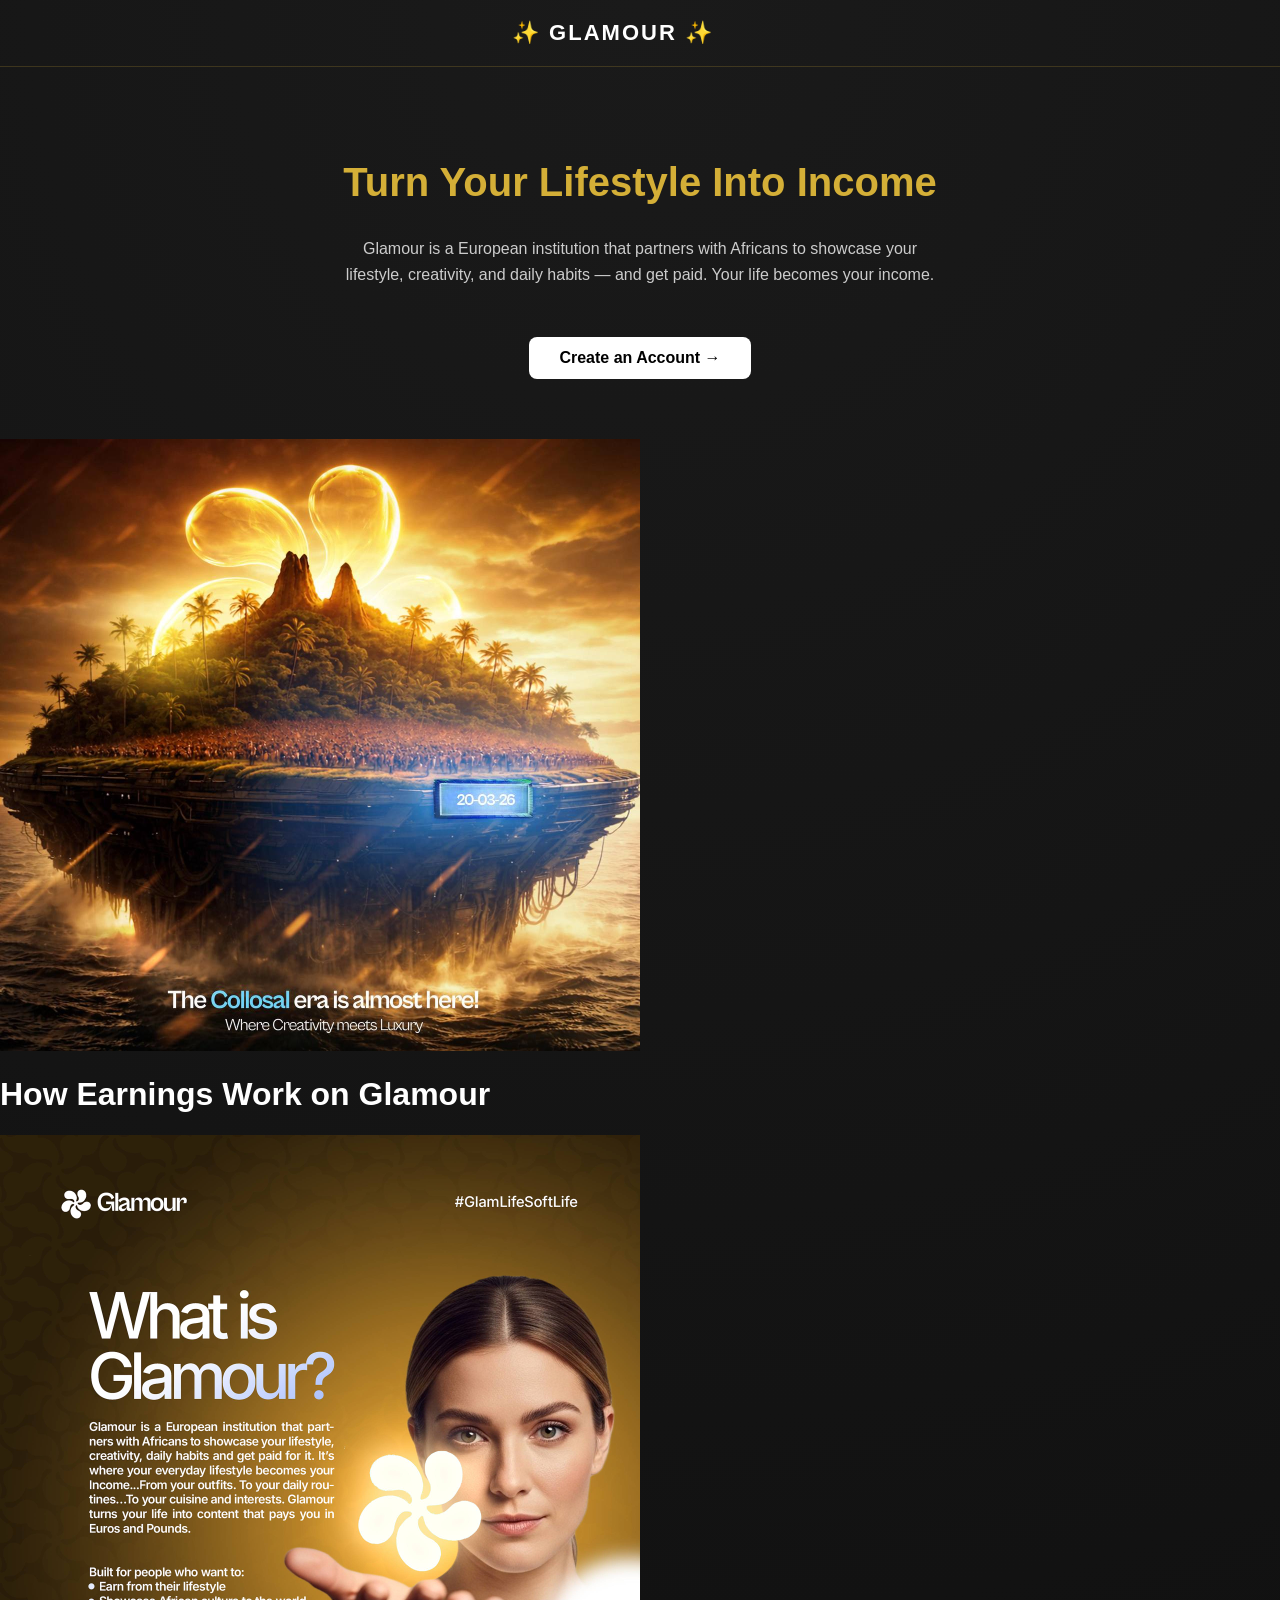
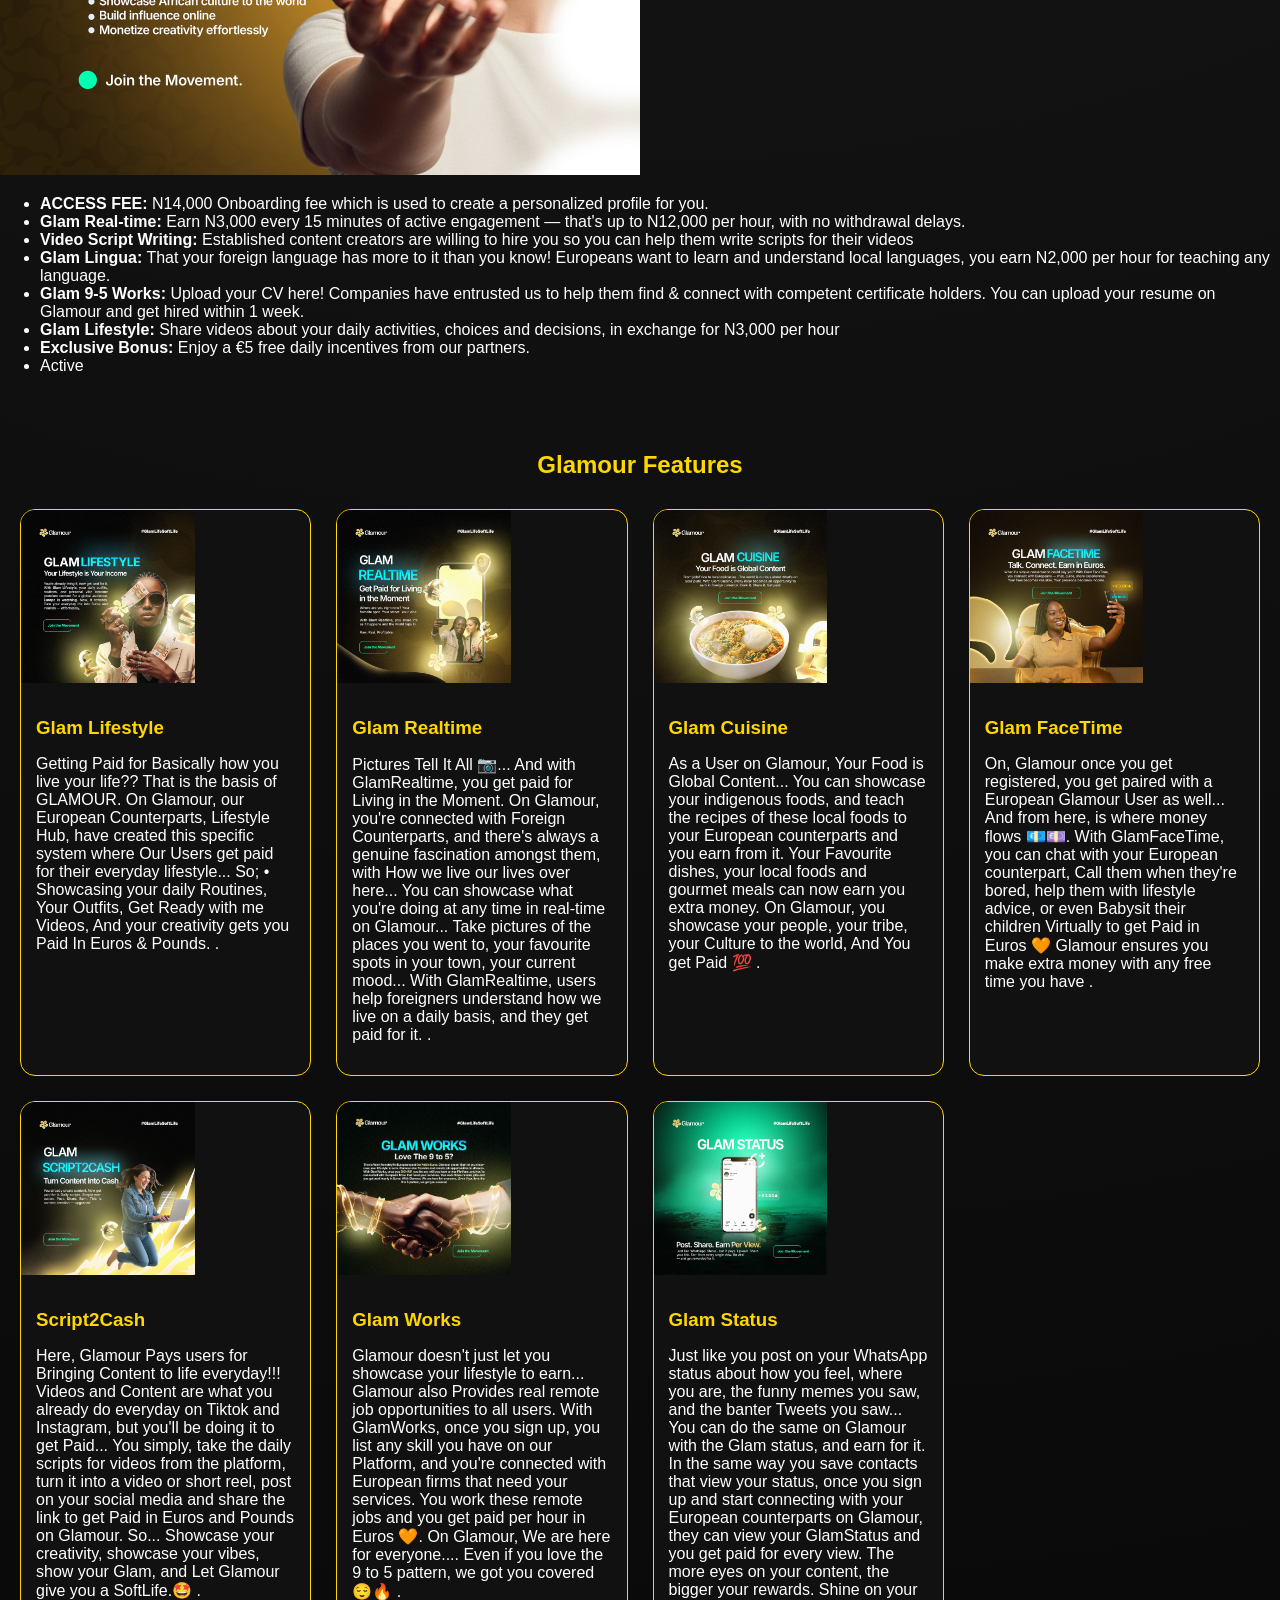
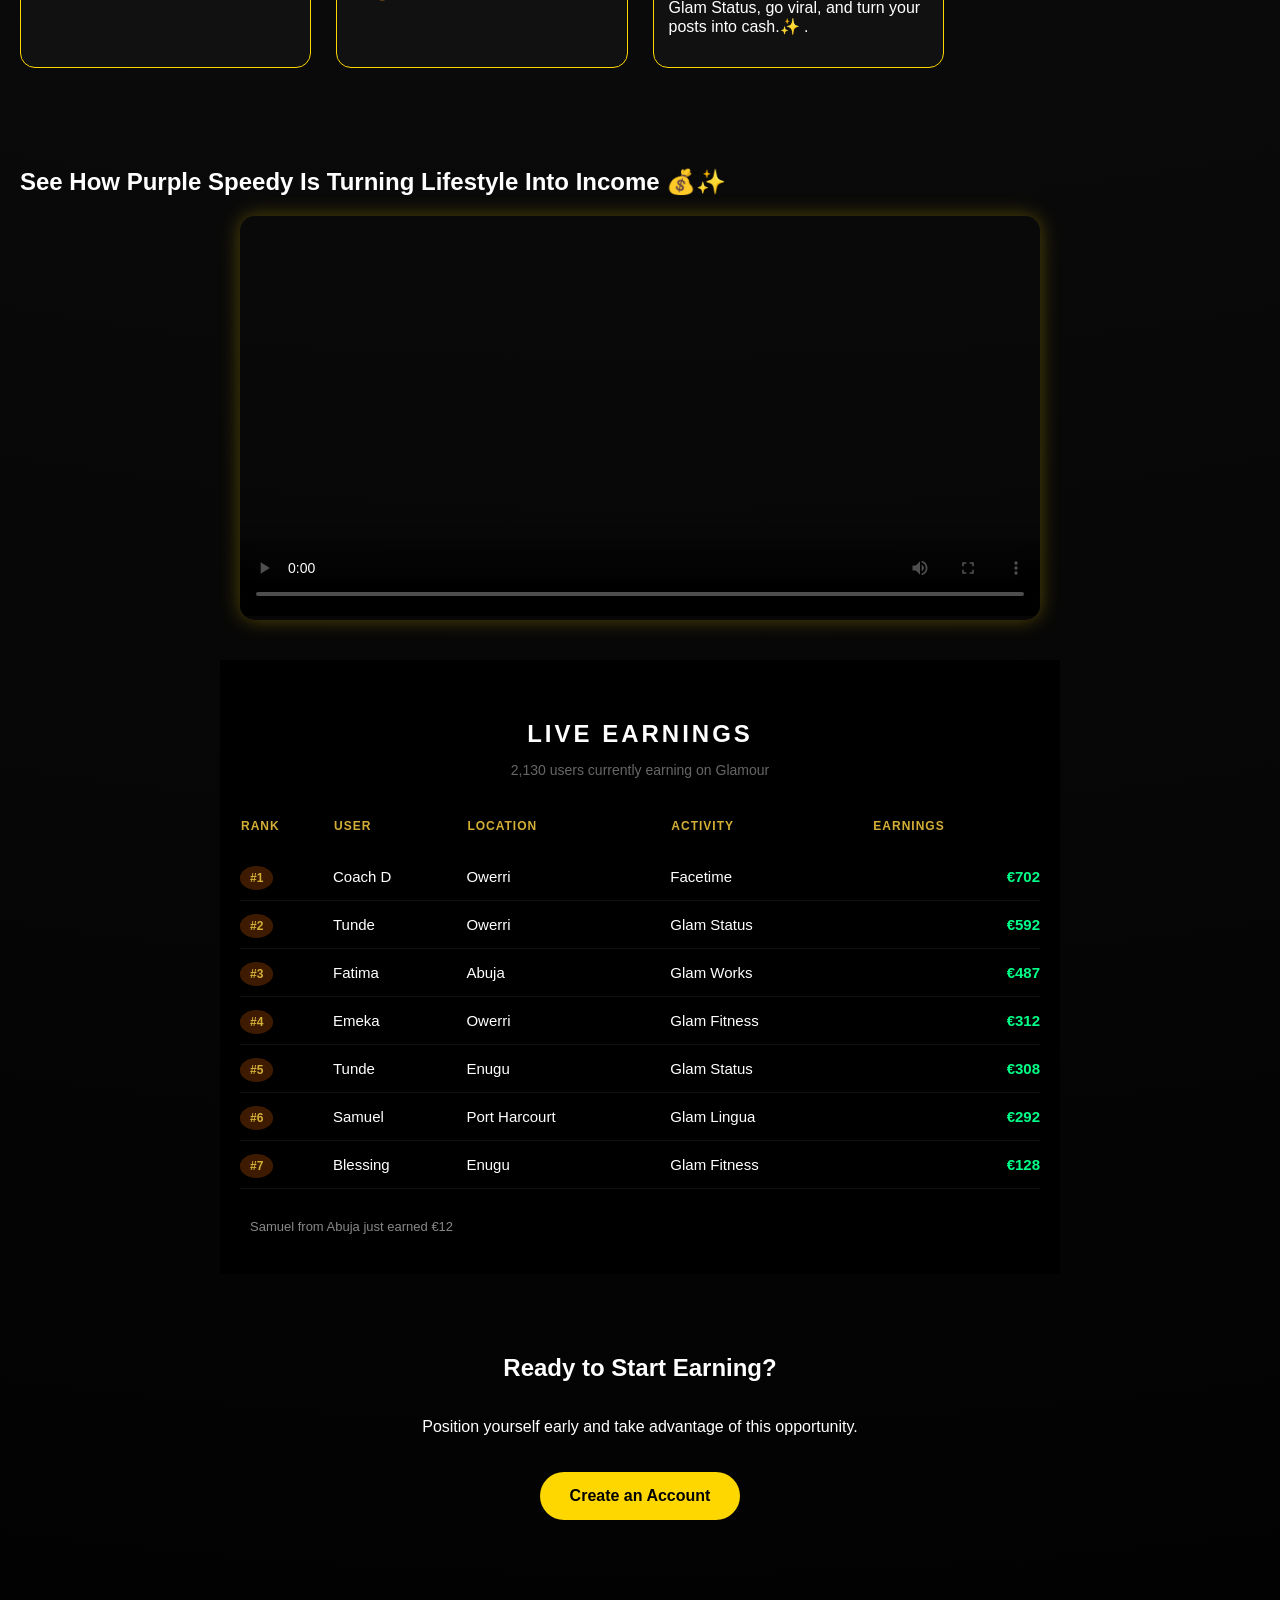
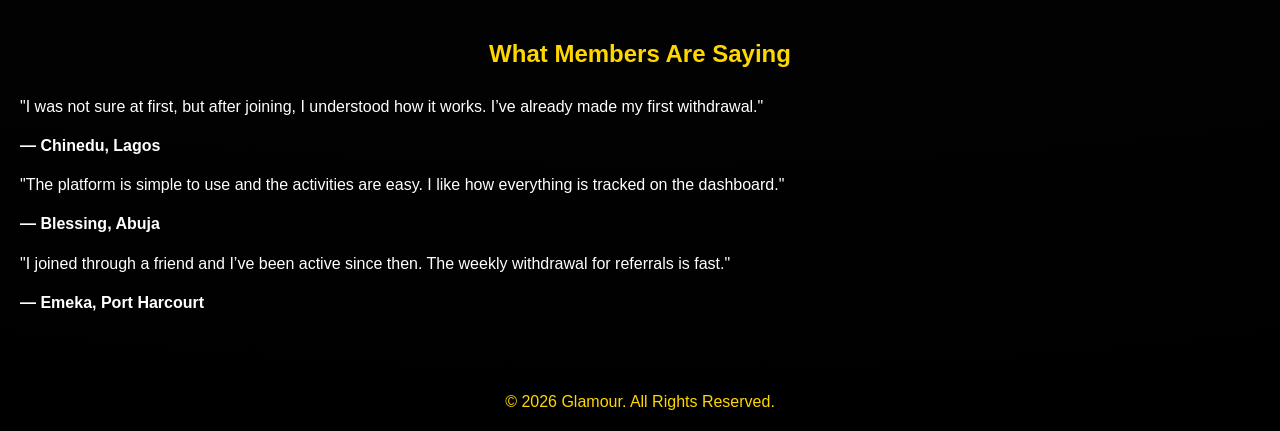
==== index.html/index.html @ 6626937a "Add files via upload" ====
<!DOCTYPE html>
<html lang="en">
<head>
<meta charset="UTF-8">
<meta name="viewport" content="width=device-width, initial-scale=1.0">
<title>Glamour - Earn From Your Lifestyle</title>

<style>
body {
    margin: 0;
    font-family: 'Segoe UI', sans-serif;
    background: radial-gradient(circle at top, #1a1a1a, #000);
    color: white;
}


/* Top Navigation Bar */
.header-top {
    display: flex;
    justify-content: flex-start; /* Pushes content to the left */
    padding: 20px 40%;
    background-color: transparent; /* Removes the solid gold bar */
    border-bottom: 1px solid rgba(212, 175, 55, 0.2); /* Subtle gold line instead */
}

.logo {
    font-size: 22px;
    font-weight: bold;
    color: #ffffff;
    text-transform: uppercase;
    letter-spacing: 2px;
}

/* Sparkle/Emoji Style */
.logo span {
    color: #d4af37; /* Keeps the sparkles gold if you want */
    margin-right: 10px;
}


/* 2. Centers the text in the middle of the screen */
.hero {
    text-align: center;
    padding: 60px 20px;
    display: flex;
    flex-direction: column;
    align-items: center;
}

.hero-title {
    font-size: 2.5rem;
    color: #d4af37; /* Gold Title */
    margin-bottom: 15px;
}

.hero-subtitle {
    color: #cccccc;
    max-width: 600px;
    margin-bottom: 30px;
    line-height: 1.6;
}

.btn {
    display: inline-block;
    margin-top: 20px;
    padding: 15px 30px;
    background: gold;
    color: black;
    text-decoration: none;
    border-radius: 30px;
    font-weight: bold;
}

.section {
    padding: 40px 20px;
}

.section h2 {
    text-align: center;
    color: gold;
    margin-bottom: 30px;
}

.features {
    display: grid;
    grid-template-columns: repeat(auto-fit, minmax(280px, 1fr));
    gap: 25px;
}

.card {
    background: #111;
    border-radius: 15px;
    overflow: hidden;
    border: 1px solid gold;
    transition: all 0.4s ease;
}

.card:hover {
    transform: translateY(-10px) scale(1.02);
    box-shadow: 0 10px 30px rgba(255,215,0,0.3);
}
.card img {
    width: 60%;
    height: auto;
    display: block;
}

.card-content {
    padding: 15px;
}

.card h3 {
    color: gold;
    margin-bottom: 10px;
}

.footer {
    text-align: center;
    padding: 20px;
    background: #000;
    color: gold;
}
.fade {
    opacity: 0;
    transform: translateY(30px);
    transition: all 0.8s ease;
}

.fade.show {
    opacity: 1;
    transform: translateY(0);
    
}

/* The Create Account Button */
.create-btn {
    display: inline-block;
    background-color: #ffffff; /* Clean white button */
    color: #000000;
    padding: 12px 30px;
    border-radius: 8px;
    text-decoration: none;
    font-weight: bold;
    font-size: 16px;
    margin-top: 20px;
    transition: all 0.3s ease;
    border: none;
}

.create-btn:hover {
    background-color: #d4af37; /* Turns gold on hover */
    transform: translateY(-3px);
    box-shadow: 0 10px 20px rgba(0,0,0,0.3);
}

.live-earnings {
    background-color: #000;
    color: white;
    padding: 40px 20px;
    font-family: 'Segoe UI', sans-serif;
    max-width: 800px;
    margin: auto;
}

.earnings-header {
    text-align: center;
    margin-bottom: 40px;
}

.earnings-header h2 {
    letter-spacing: 3px;
    margin-bottom: 5px;
}

.earnings-header p {
    color: #666;
    font-size: 14px;
}

.earnings-table {
    width: 100%;
    border-collapse: collapse;
}

/* Header row styling */
.earnings-table th {
    color: #d4af37; /* Gold color */
    text-align: left;
    font-size: 12px;
    padding-bottom: 20px;
    letter-spacing: 1px;
}

/* Row spacing and text */
.earnings-table td {
    padding: 15px 0;
    font-size: 15px;
    border-bottom: 1px solid #111; /* Subtle line between rows */
}

/* Rank Badge Styling */
.rank-circle {
    background-color: #3d1a00; /* Dark brownish circle */
    color: #d4af37;
    padding: 5px 10px;
    border-radius: 50%;
    font-size: 12px;
    font-weight: bold;
}

/* Earnings Column Styling */
.amount {
    color: #00ff88; /* Bright Green */
    font-weight: bold;
    text-align: right;
}

/* The small notification at the bottom */
.live-toast {
    margin-top: 30px;
    font-size: 13px;
    color: #888;
    text-align: left;
    padding-left: 10px;
}

</style>
</head>

<body>

<div class="header-top">
    <div class="logo">✨ GLAMOUR ✨</div>
</div>

<section class="hero">
    <h1 class="hero-title">Turn Your Lifestyle Into Income</h1>
    <p class="hero-subtitle">
        Glamour is a European institution that partners with Africans to showcase your lifestyle, 
        creativity, and daily habits — and get paid. Your life becomes your income.
    </p>
    
    <a href="register.html" class="create-btn">Create an Account &rarr;</a>
</section>

<img src="images/glam-beginning.jpg" alt="Glamour" width="50%"" height="30%"/> 

<h1>How Earnings Work on Glamour</h1>

<img src="images/glam-whatisglamour.jpg" alt="what is glamour" width="50%" height="40%"/>
<ul>
  <li><strong>ACCESS FEE:</strong> N14,000 Onboarding fee which is used to create a personalized profile for you.</li>
  <li><strong>Glam Real-time:</strong> Earn N3,000 every 15 minutes of active engagement — that's up to N12,000 per hour, with no withdrawal delays.</li>
  <li><strong>Video Script Writing:</strong> Established content creators are willing to hire you so you can help them write scripts for their videos</li>
  <li><strong>Glam Lingua:</strong> That your foreign language has more to it than you know! Europeans want to learn and understand local languages, you earn N2,000 per hour for teaching any language.</li>
  <li><strong>Glam 9-5 Works:</strong> Upload your CV here! Companies have entrusted us to help them find & connect with competent certificate holders. You can upload your resume on Glamour and get hired within 1 week.</li>
  <li><strong>Glam Lifestyle:</strong> Share videos about your daily activities, choices and decisions, in exchange for N3,000 per hour</li>
  <li><strong>Exclusive Bonus:</strong> Enjoy a €5 free daily incentives from our partners.</li>
  <li>Active</li>
</ul>

<section class="section">
<h2>Glamour Features</h2>

<div class="features">

<div class="card">
<img src="images/glam-lifestyle.jpg" alt="Glam Lifestyle">
<div class="card-content">
<h3>Glam Lifestyle</h3>
<p> Getting Paid for Basically how you live your life?? That is the basis of GLAMOUR.

On Glamour, our European Counterparts, Lifestyle Hub, have created this specific system where Our Users get paid for their everyday lifestyle... So;
• Showcasing your daily Routines, Your Outfits, Get Ready with me Videos, And your creativity gets you Paid In Euros & Pounds.  .</p>
</div>
</div>

<div class="card">
<img src="images/glam-realtime.jpg" alt="Glam Realtime">
<div class="card-content">
<h3>Glam Realtime</h3>
<p> Pictures Tell It All 📷... And with GlamRealtime, you get paid for Living in the Moment.

On Glamour, you're connected with Foreign Counterparts, and there's always a genuine fascination amongst them, with How we live our lives over here...

You can showcase what you're doing at any time in real-time on Glamour... Take pictures of the places you went to, your favourite spots in your town, your current mood... With GlamRealtime, users help foreigners understand how we live on a daily basis, and they get paid for it. .</p>
</div>
</div>

<div class="card">
<img src="images/glam-cuisine.jpg" alt="Glam Cuisine">
<div class="card-content">
<h3>Glam Cuisine</h3>
<p> As a User on Glamour, Your Food is Global Content... You can showcase your indigenous foods, and teach the recipes of these local foods to your European counterparts and you earn from it.

Your Favourite dishes, your local foods and gourmet meals can now earn you extra money.

On Glamour, you showcase your people, your tribe, your Culture to the world, And You get Paid 💯  .</p>
</div>
</div>

<div class="card">
<img src="images/glam-facetime.jpg" alt="Glam FaceTime">
<div class="card-content">
<h3>Glam FaceTime</h3>
<p> On, Glamour once you get registered, you get paired with a European Glamour User as well... And from here, is where money flows 💶💷.

With GlamFaceTime, you can chat with your European counterpart, Call them when they're bored, help them with lifestyle advice, or even Babysit their children Virtually to get Paid in Euros 🧡

Glamour ensures you make extra money with any free time you have  .</p>
</div>
</div>


<div class="card">
<img src="images/script2cash.jpg" alt="Script2Cash">
<div class="card-content">
<h3>Script2Cash</h3>
<p> Here, Glamour Pays users for Bringing Content to life everyday!!! Videos and Content are what you already do everyday on Tiktok and Instagram, but you'll be doing it to get Paid...
You simply, take the daily scripts for videos from the platform, turn it into a video or short reel, post on your social media and share the link to get Paid in Euros and Pounds on Glamour.

So... Showcase your creativity, showcase your vibes, show your Glam, and Let Glamour give you a SoftLife.🤩  .</p>
</div>
</div>

<div class="card">
<img src="images/glam-work.jpg" alt="Glam Works">
<div class="card-content">
<h3>Glam Works</h3>
<p> Glamour doesn't just let you showcase your lifestyle to earn... Glamour also Provides real remote job opportunities to all users.

With GlamWorks, once you sign up, you list any skill you have on our Platform, and you're connected with European firms that need your services. You work these remote jobs and you get paid per hour in Euros 🧡.

On Glamour, We are here for everyone.... Even if you love the 9 to 5 pattern, we got you covered 😌🔥 .</p>
</div>
</div>

<div class="card">
<img src="images/glam-status.jpg" alt="Glam Status">
<div class="card-content">
<h3>Glam Status</h3>
<p> Just like you post on your WhatsApp status about how you feel, where you are, the funny memes you saw, and the banter Tweets you saw... You can do the same on Glamour with the Glam status, and earn for it.

In the same way you save contacts that view your status, once you sign up and start connecting with your European counterparts on Glamour, they can view your GlamStatus and you get paid for every view. 

The more eyes on your content, the bigger your rewards. Shine on your Glam Status, go viral, and turn your posts into cash.✨  .</p>
</div>
</div>



</section>


<div id="popup" style="
position:fixed;
bottom:20px;
left:20px;
background:#111;
color:white;
padding:15px 20px;
border-radius:10px;
border:1px solid gold;
display:none;
box-shadow:0 0 10px rgba(255,215,0,0.5);
font-size:14px;
z-index:1000;">
</div>

<script>
const users = [
"Kelvin from Lagos just made a withdrawal of ₦74,000",
"Amaka from Abuja just made a withdrawal of  ₦52,000",
"John from UK just made a withdrawal of  €120",
"Fatima from Kano just made a withdrawal of  ₦38,000",
"David from Ghana just made a withdrawal of €95"
]

function showPopup() {
let popup = document.getElementById("popup");
let random = users[Math.floor(Math.random() * users.length)];

popup.innerHTML = "🔥 " + random;
popup.style.display = "block";

setTimeout(() => {
popup.style.display = "none";
}, 4000);
}

setInterval(showPopup, 6000);
</script>

<script>
const faders = document.querySelectorAll('.fade');

window.addEventListener('scroll', () => {
faders.forEach(el => {
let top = el.getBoundingClientRect().top;
if(top < window.innerHeight - 50){
el.classList.add('show');
}
});
});
</script>

<section class="section">
<h1>  See How Purple Speedy Is Turning Lifestyle Into Income 💰✨
</h1>

<div style="
max-width:800px;
margin:auto;
border-radius:15px;
overflow:hidden;
box-shadow:0 0 20px rgba(255,215,0,0.3);
">

<video width="100%" controls poster="images/thumbnail.jpg">
  <source src="videos/promo.mp4" type="video/mp4">
  Your browser does not support the video tag.
</video>

</div>

</section>

<section class="live-earnings">
    <div class="earnings-header">
        <h2>LIVE EARNINGS</h2>
        <p>2,130 users currently earning on Glamour</p>
    </div>

    <table class="earnings-table">
        <thead>
            <tr>
                <th>RANK</th>
                <th>USER</th>
                <th>LOCATION</th>
                <th>ACTIVITY</th>
                <th>EARNINGS</th>
            </tr>
        </thead>
        <tbody>
            <tr>
                <td><span class="rank-circle">#1</span></td>
                <td>Coach D</td>
                <td>Owerri</td>
                <td>Facetime</td>
                <td class="amount">€702</td>
            </tr>
            <tr>
                <td><span class="rank-circle">#2</span></td>
                <td>Tunde</td>
                <td>Owerri</td>
                <td>Glam Status</td>
                <td class="amount">€592</td>
            </tr>
            <tr>
                <td><span class="rank-circle">#3</span></td>
                <td>Fatima</td>
                <td>Abuja</td>
                <td>Glam Works</td>
                <td class="amount">€487</td>
            </tr>
            <tr>
                <td><span class="rank-circle">#4</span></td>
                <td>Emeka</td>
                <td>Owerri</td>
                <td>Glam Fitness</td>
                <td class="amount">€312</td>
            </tr>
            <tr>
                <td><span class="rank-circle">#5</span></td>
                <td>Tunde</td>
                <td>Enugu</td>
                <td>Glam Status</td>
                <td class="amount">€308</td>
            </tr>
            <tr>
                <td><span class="rank-circle">#6</span></td>
                <td>Samuel</td>
                <td>Port Harcourt</td>
                <td>Glam Lingua</td>
                <td class="amount">€292</td>
            </tr>
            <tr>
                <td><span class="rank-circle">#7</span></td>
                <td>Blessing</td>
                <td>Enugu</td>
                <td>Glam Fitness</td>
                <td class="amount">€128</td>
            </tr>
            </tbody>
    </table>

    <div class="live-toast">
        Samuel from Abuja just earned €12
    </div>
</section>

<section class="hero">
<h1>Ready to Start Earning?</h1>
<p>Position yourself early and take advantage of this opportunity.</p>

<a href="register.html" class="btn">Create an Account</a>
</section>
  
<!-- 💬 TESTIMONIALS -->
<section class="section">
  <h2>What Members Are Saying</h2>

  <div class="testimonial">
    <p>"I was not sure at first, but after joining, I understood how it works. I’ve already made my first withdrawal."</p>
    <h4>— Chinedu, Lagos</h4>
  </div>

  <div class="testimonial">
    <p>"The platform is simple to use and the activities are easy. I like how everything is tracked on the dashboard."</p>
    <h4>— Blessing, Abuja</h4>
  </div>

  <div class="testimonial">
    <p>"I joined through a friend and I’ve been active since then. The weekly withdrawal for referrals is fast."</p>
    <h4>— Emeka, Port Harcourt</h4>
  </div>

</section>

<div class="footer">
© 2026 Glamour. All Rights Reserved.
</div>

</body>
</html>
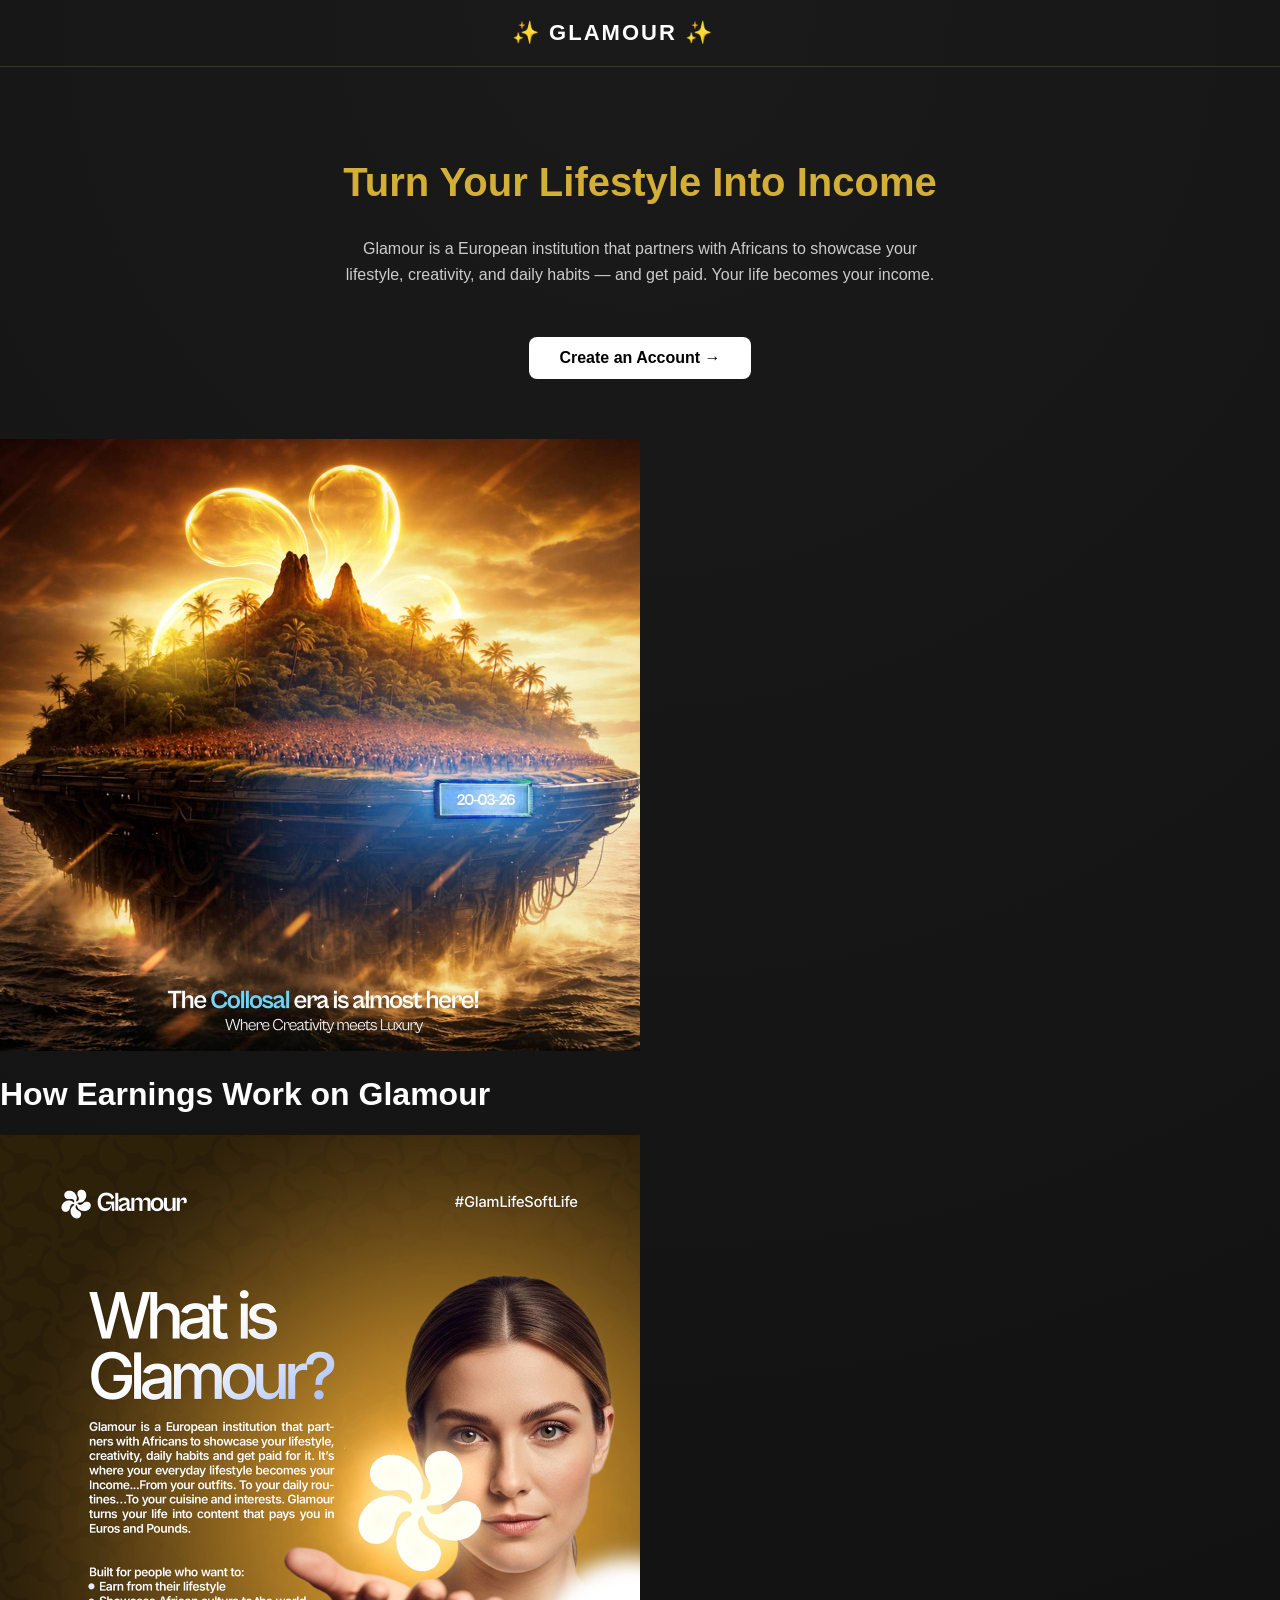
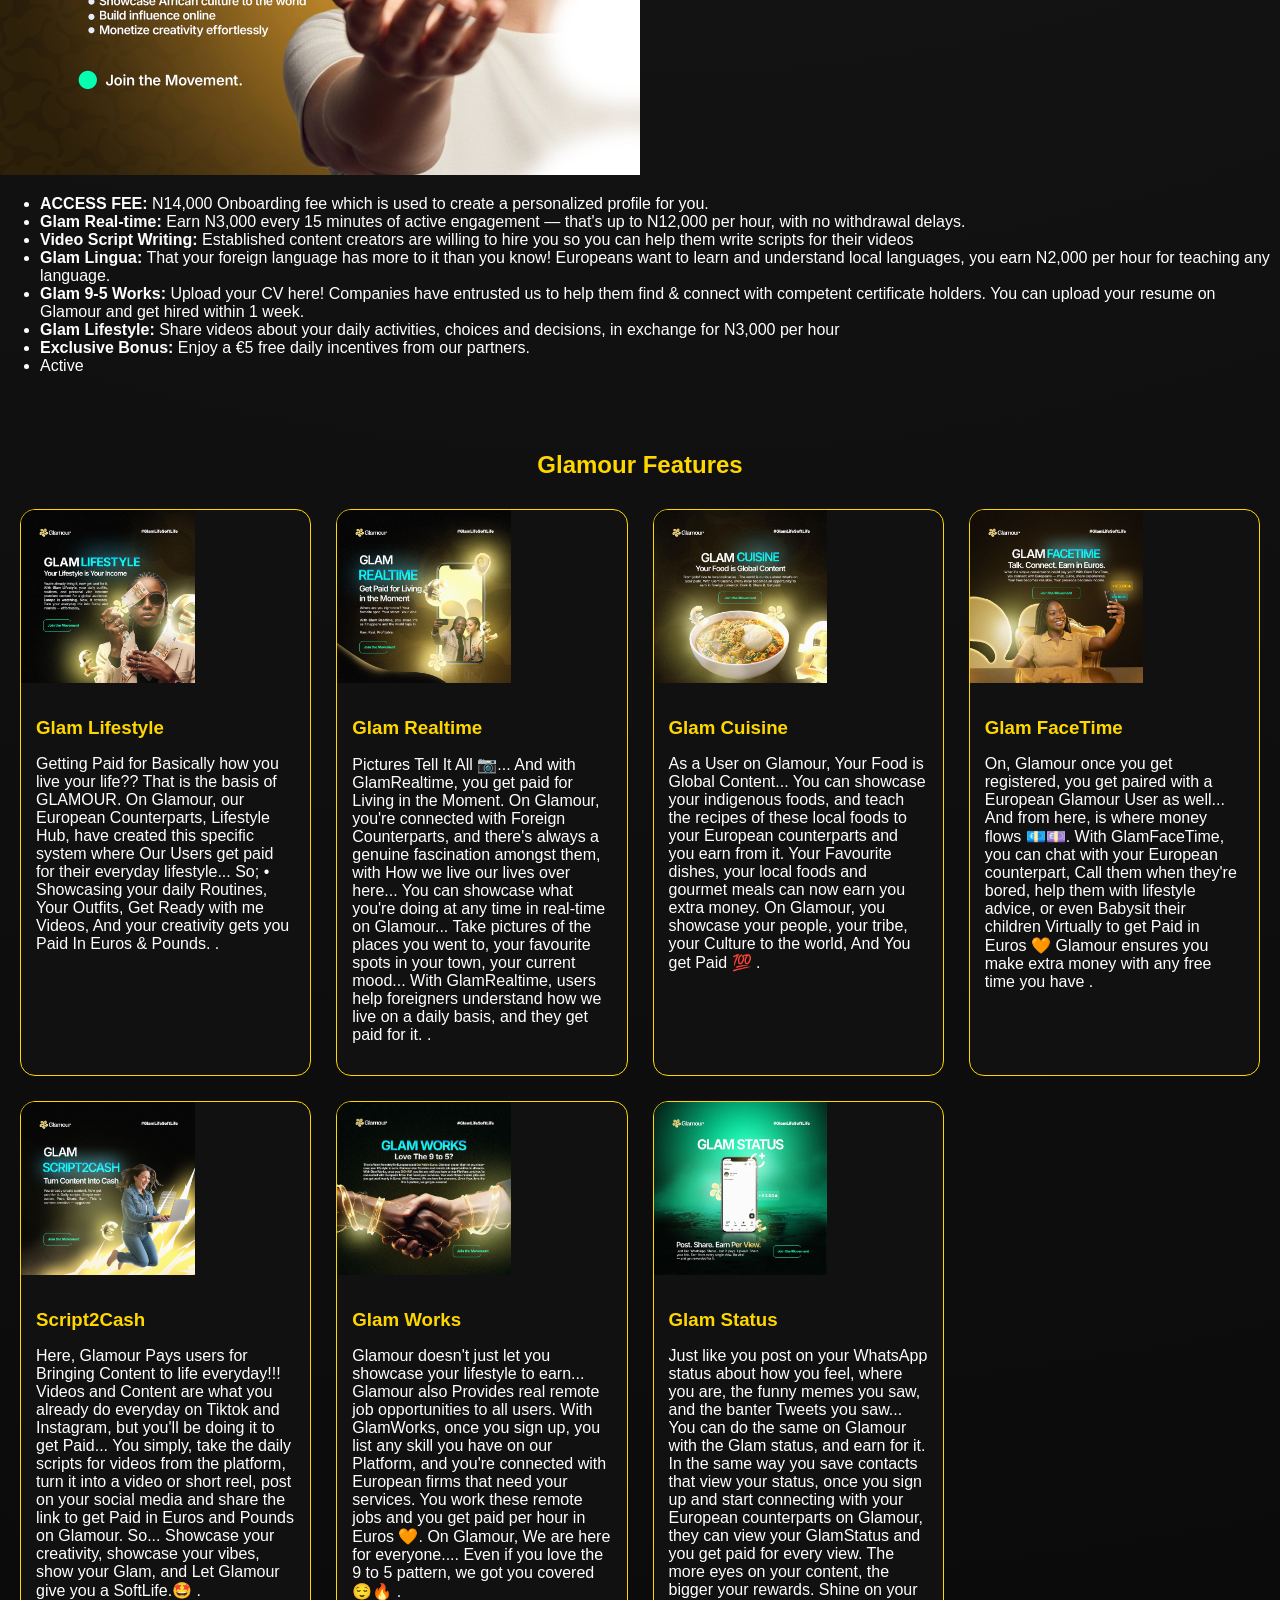
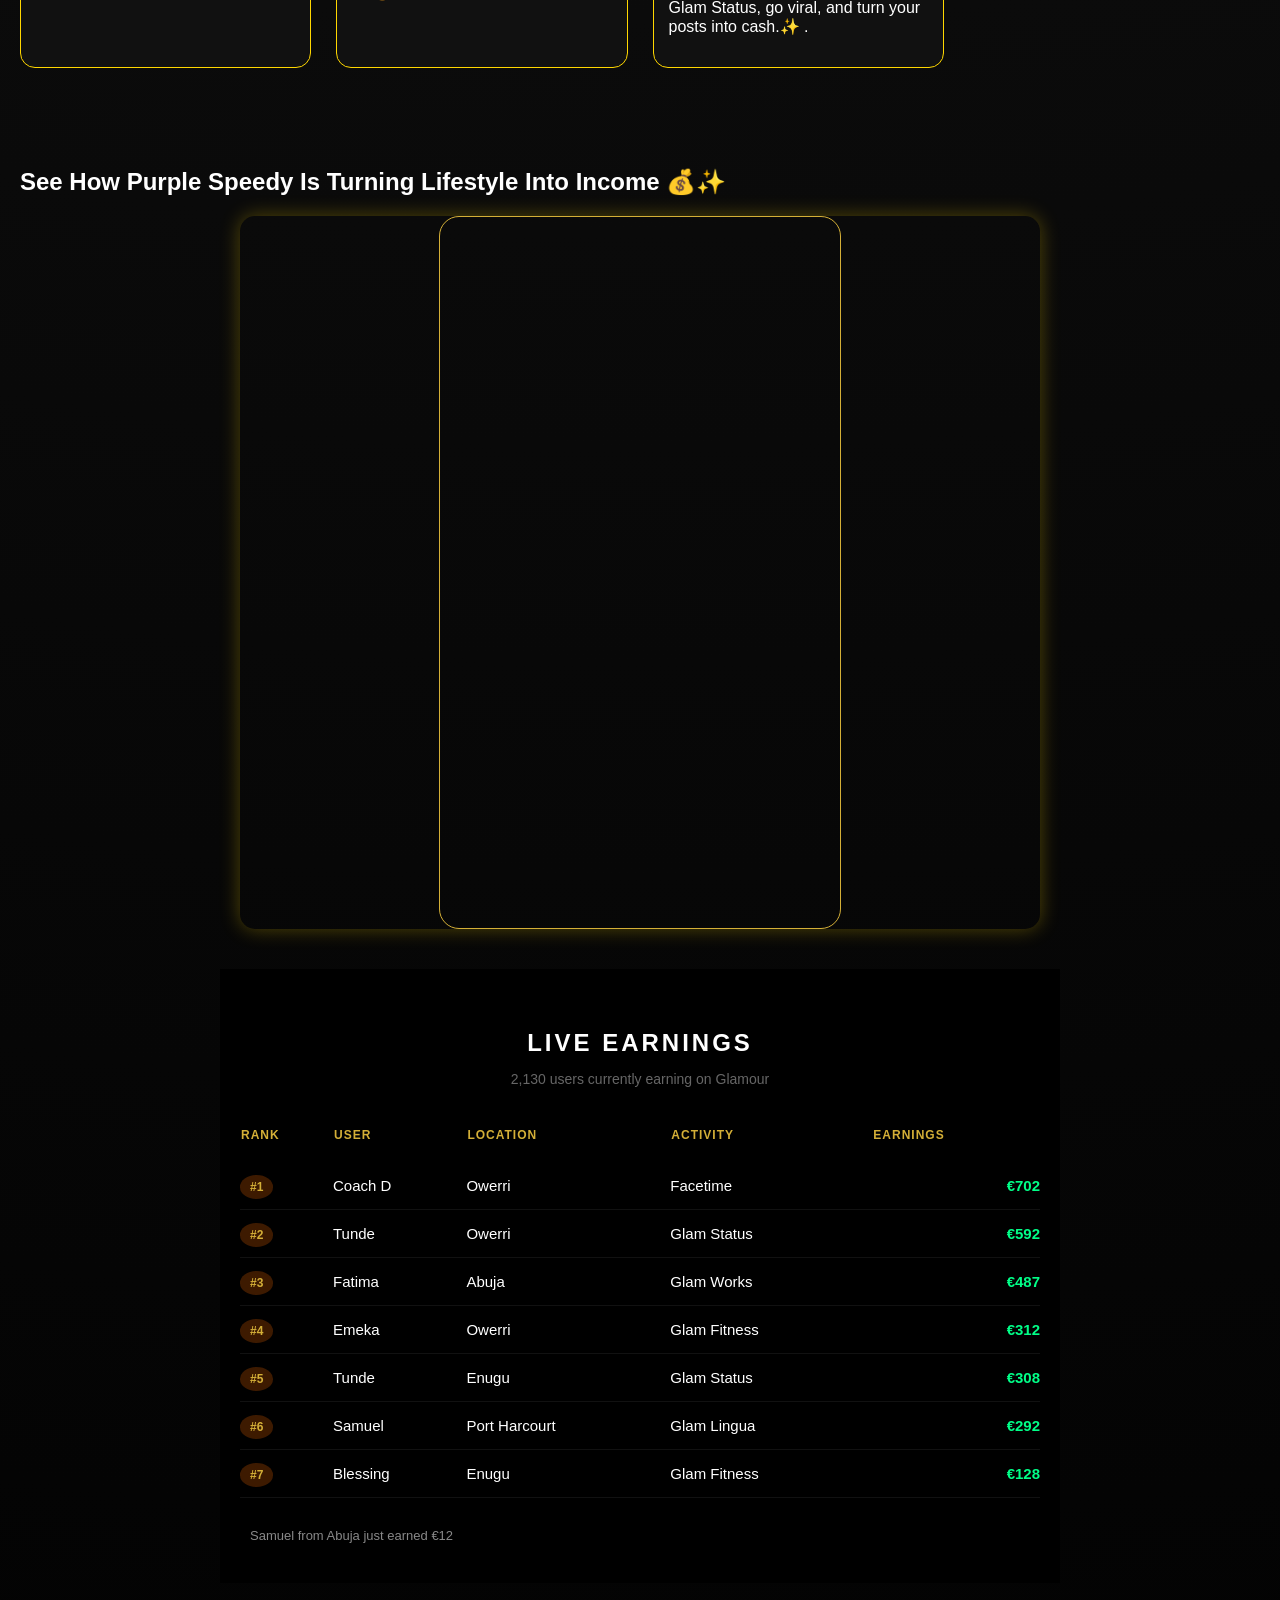
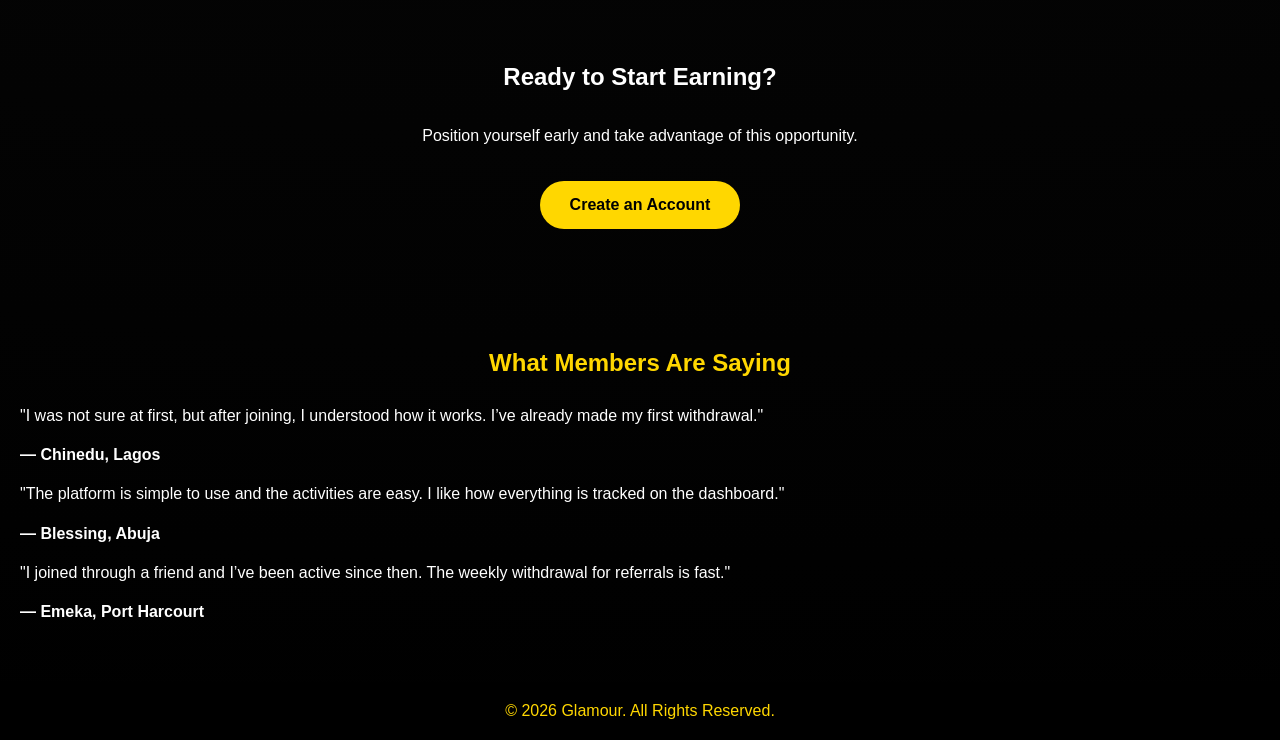
==== commit 88f4098f: "Restore HTML structure and styling for Glamour Reintroduce HTML structure and styling for the Glamou" ====
--- a/index.html/index.html
+++ b/index.html/index.html
@@ -416,10 +416,15 @@
 box-shadow:0 0 20px rgba(255,215,0,0.3);
 ">
 
-<video width="100%" controls poster="images/thumbnail.jpg">
-  <source src="videos/promo.mp4" type="video/mp4">
-  Your browser does not support the video tag.
-</video>
+<div class="video-background" style="position: relative; width: 100%; max-width: 400px; margin: 0 auto; aspect-ratio: 9/16; overflow: hidden; border-radius: 20px; border: 1px solid #d4af37;">
+    <iframe 
+        style="position: absolute; top: 0; left: 0; width: 100%; height: 100%; pointer-events: none;"
+        src="https://www.youtube.com/embed/ohll358nsGE?autoplay=1&mute=1&loop=1&playlist=ohll358nsGE&controls=0&rel=0&modestbranding=1&iv_load_policy=3" 
+        frameborder="0" 
+        allow="autoplay; encrypted-media" 
+        allowfullscreen>
+    </iframe>
+</div>
 
 </div>
 
@@ -532,4 +537,4 @@
 </div>
 
 </body>
-</html>+</html>
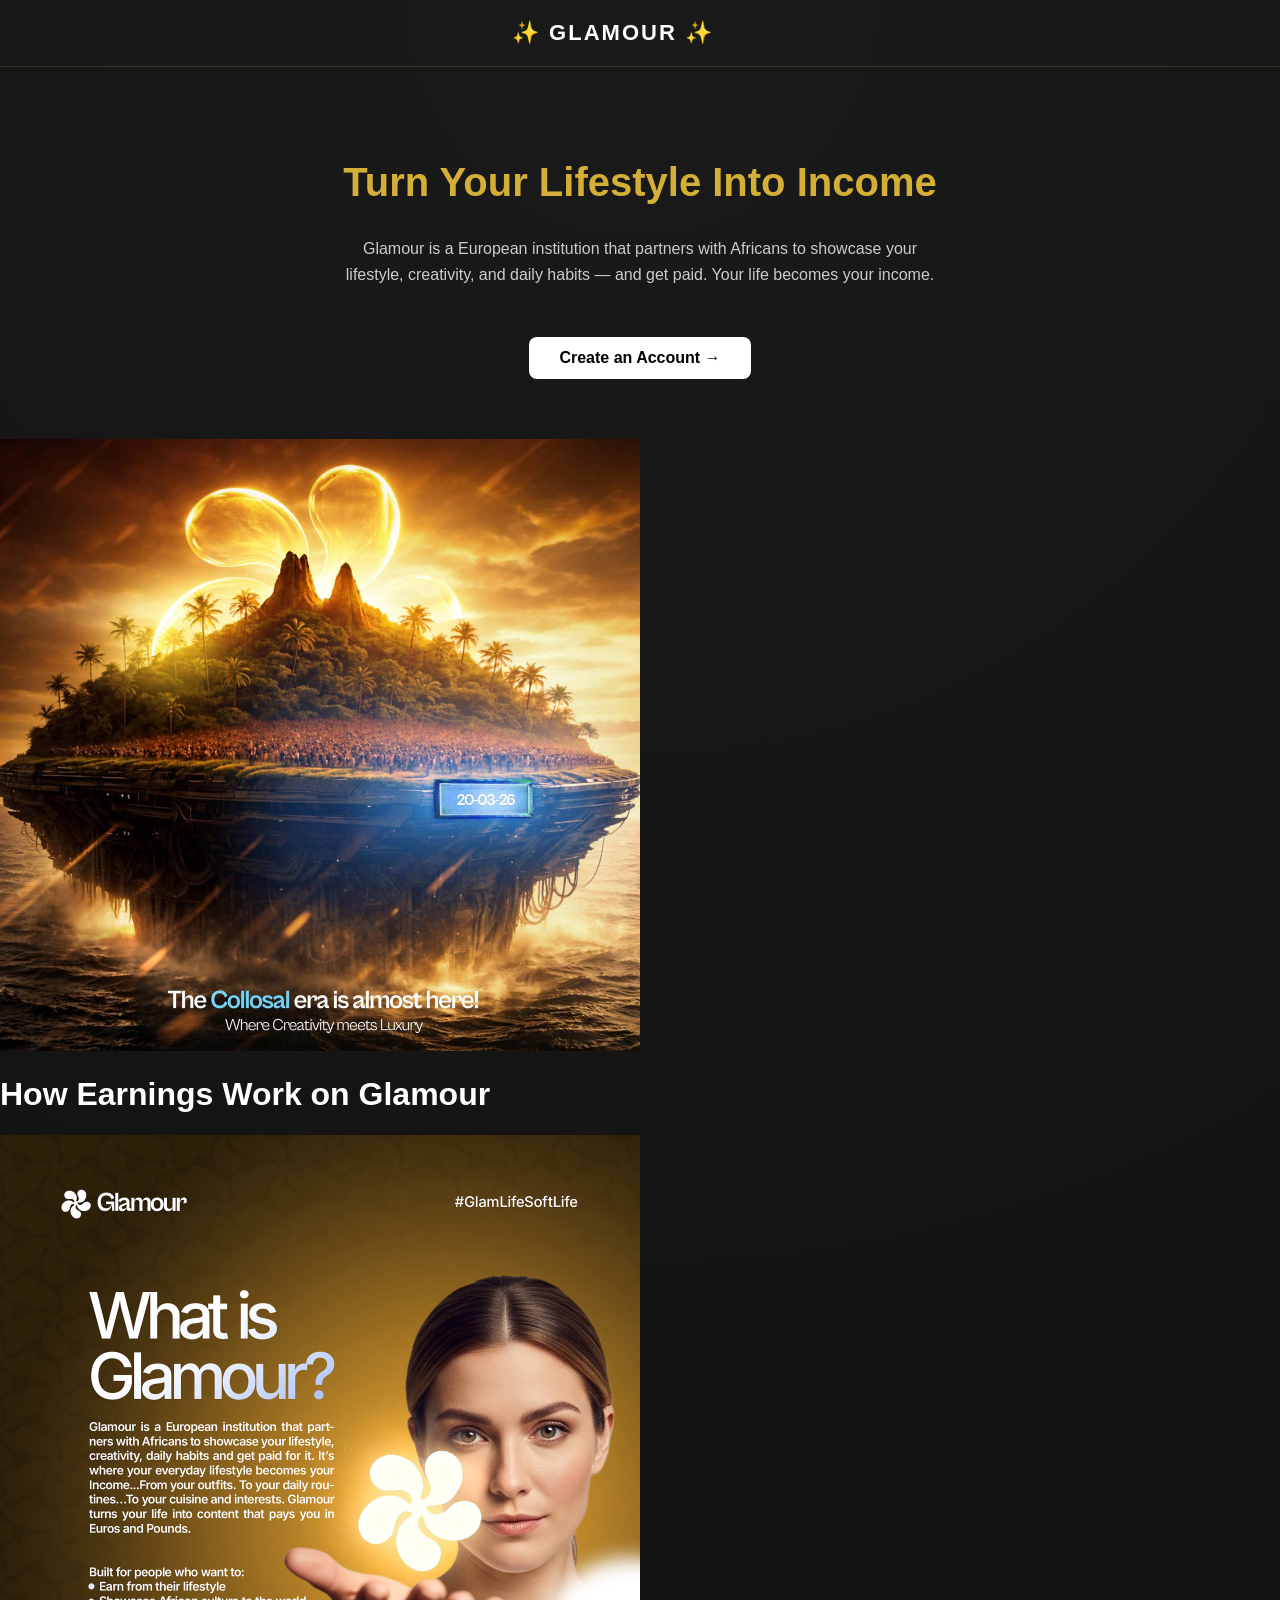
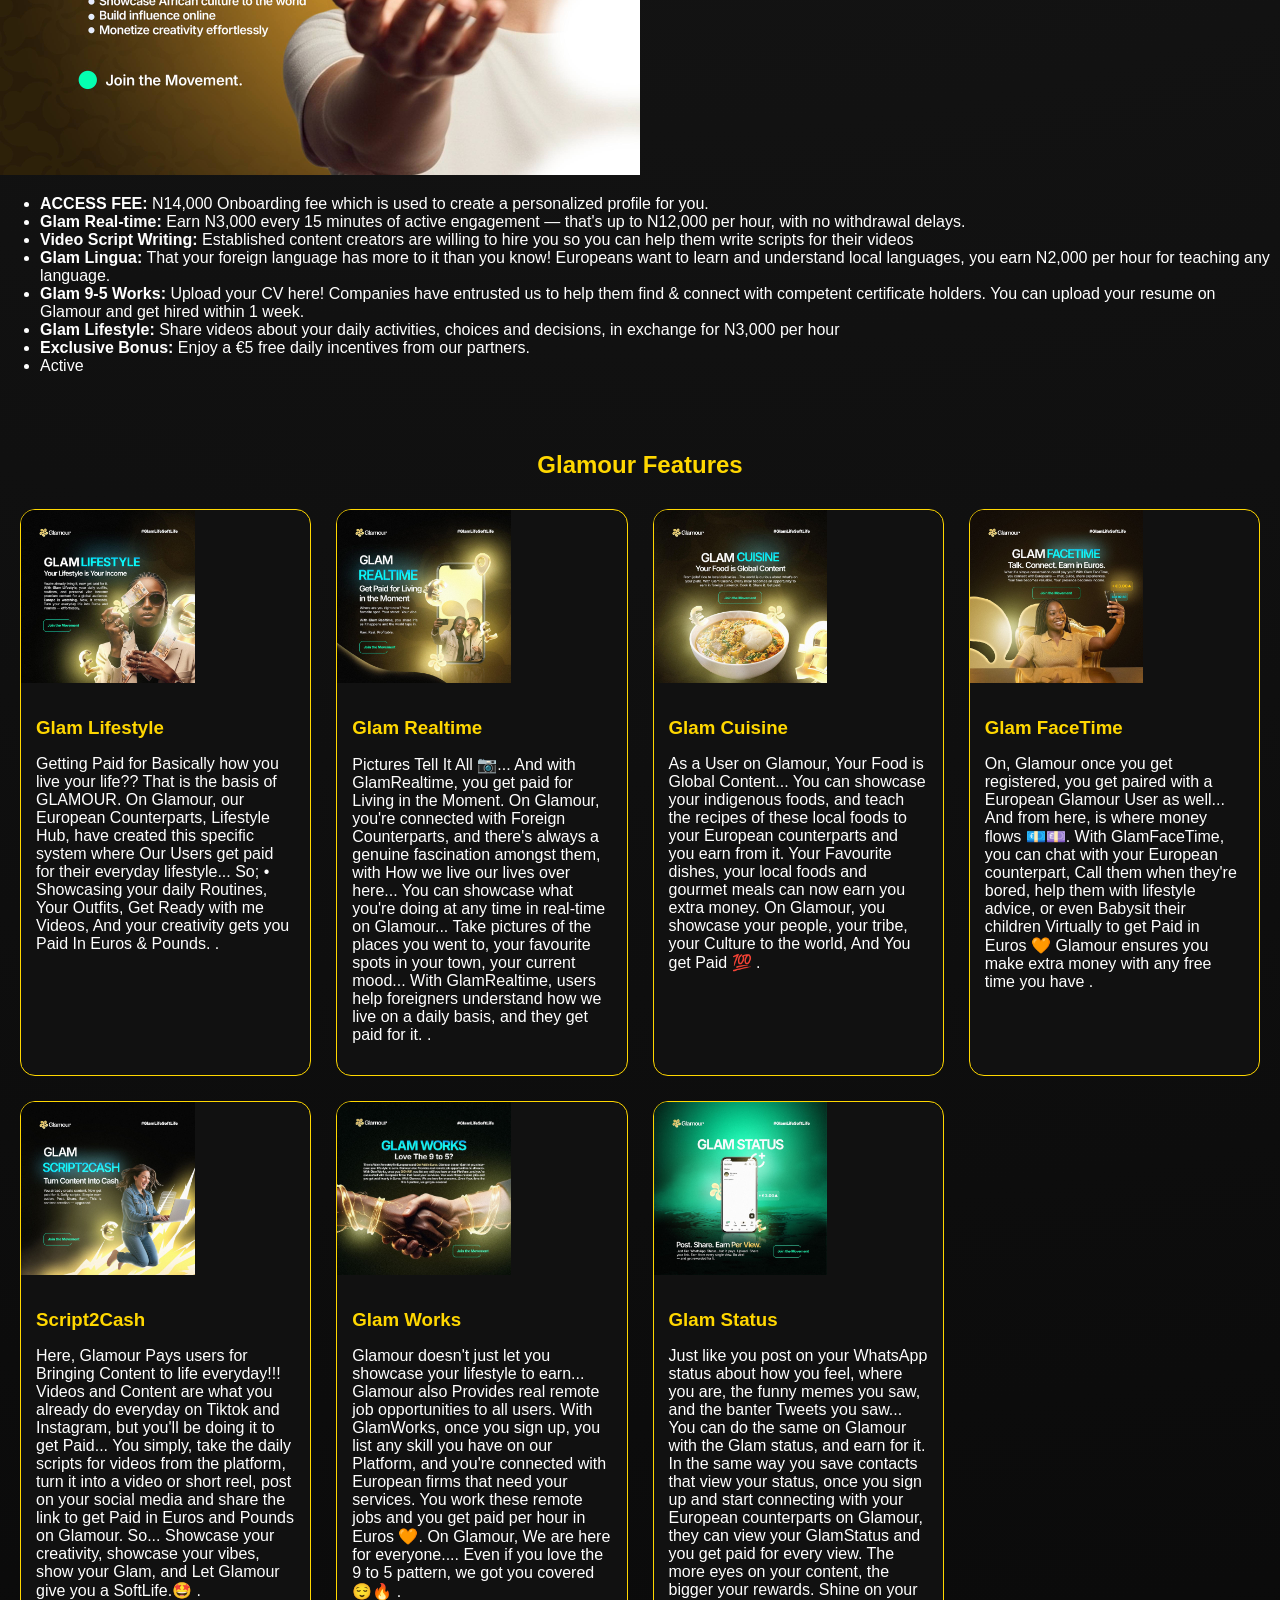
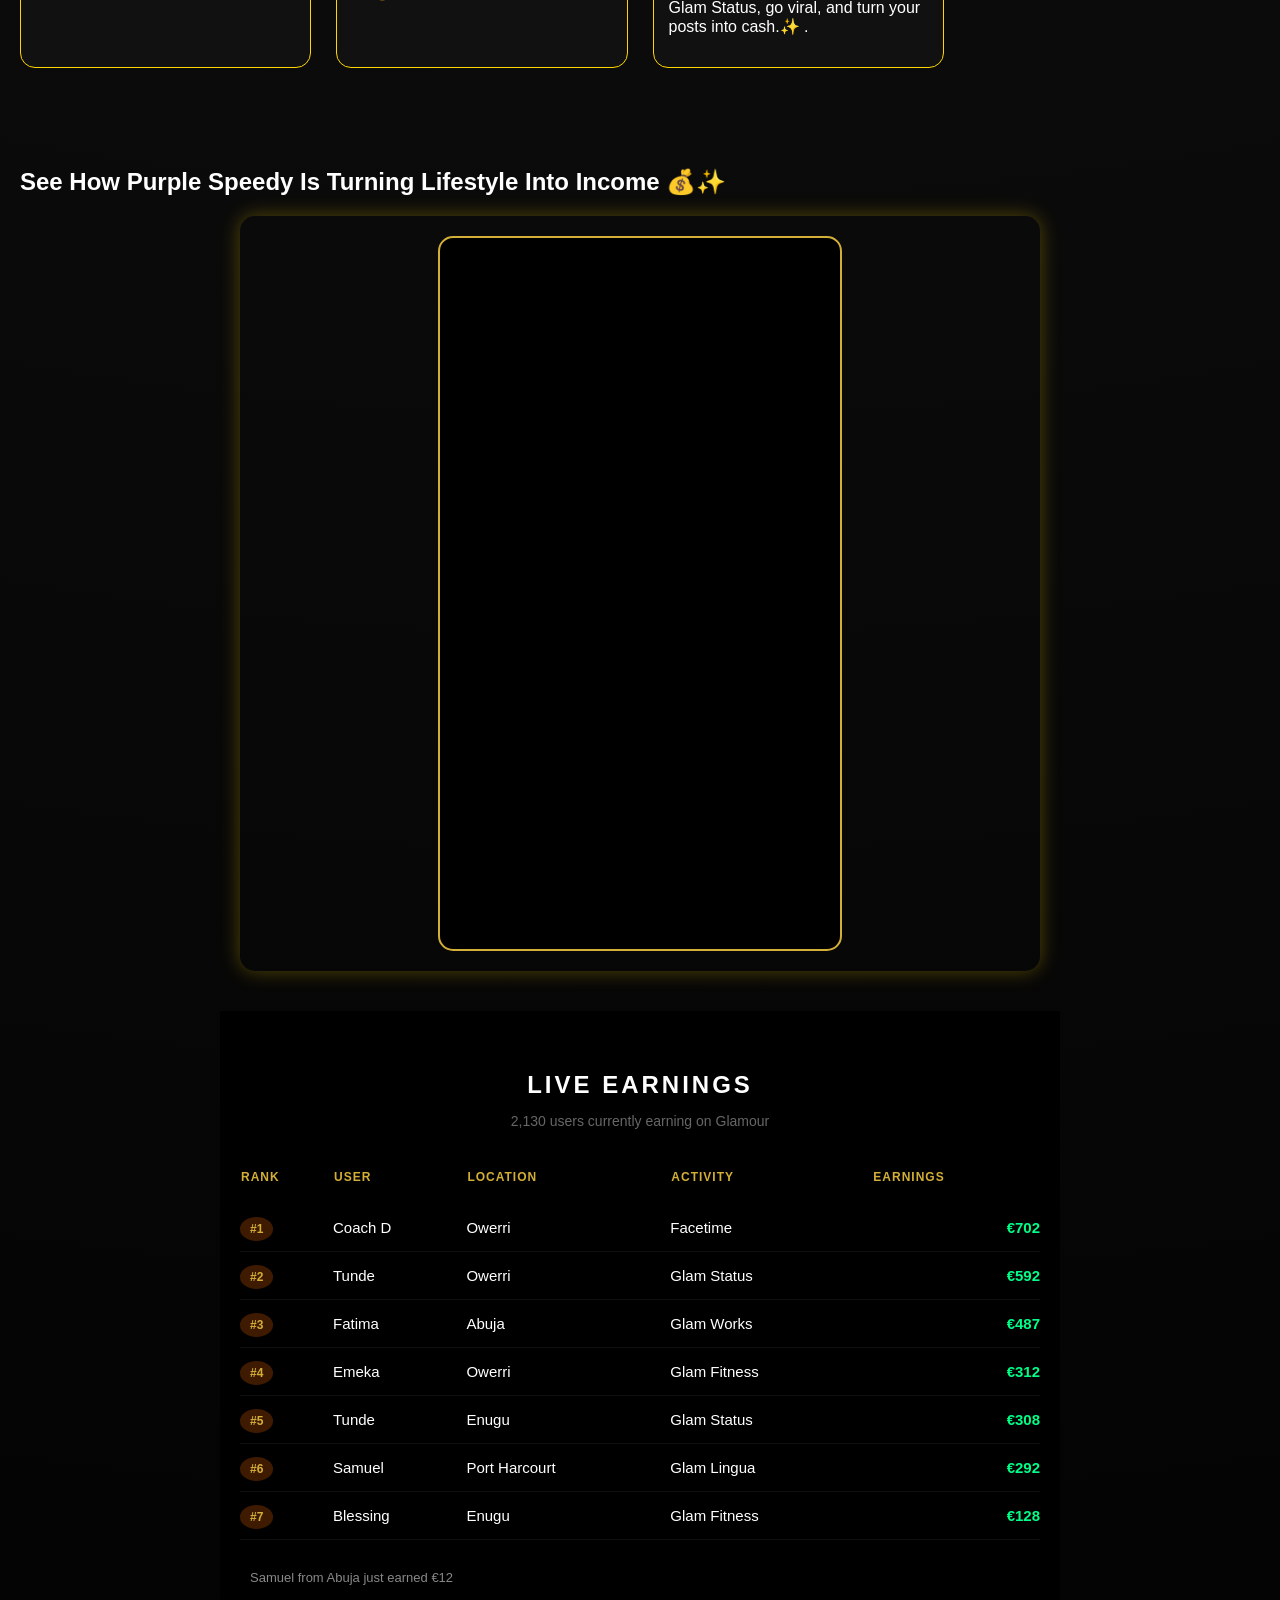
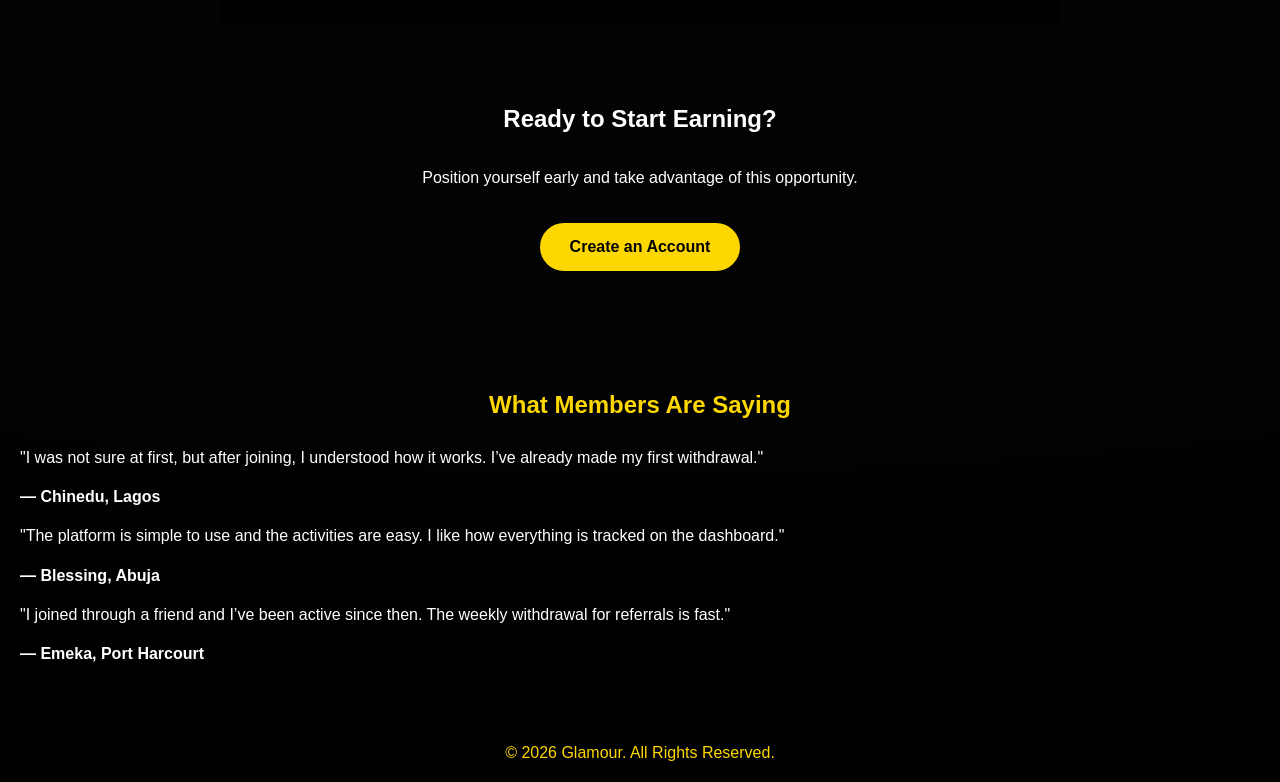
==== commit 26c9e7b9: "add promo video and update payment links." ====
--- a/index.html/index.html
+++ b/index.html/index.html
@@ -416,17 +416,19 @@
 box-shadow:0 0 20px rgba(255,215,0,0.3);
 ">
 
-<div class="video-background" style="position: relative; width: 100%; max-width: 400px; margin: 0 auto; aspect-ratio: 9/16; overflow: hidden; border-radius: 20px; border: 1px solid #d4af37;">
+<div class="video-container" style="position: relative; width: 100%; max-width: 400px; margin: 20px auto; aspect-ratio: 9/16; overflow: hidden; border-radius: 15px; border: 2px solid #d4af37; background: #000;">
     <iframe 
-        style="position: absolute; top: 0; left: 0; width: 100%; height: 100%; pointer-events: none;"
-        src="https://www.youtube.com/embed/ohll358nsGE?autoplay=1&mute=1&loop=1&playlist=ohll358nsGE&controls=0&rel=0&modestbranding=1&iv_load_policy=3" 
+        style="position: absolute; top: 0; left: 0; width: 100%; height: 100%;"
+        src="https://www.youtube.com/embed/ohll358nsGE?autoplay=1&mute=1&loop=1&playlist=ohll358nsGE&controls=1&rel=0&origin=https://yourusername.github.io" 
         frameborder="0" 
-        allow="autoplay; encrypted-media" 
+        allow="autoplay; encrypted-media; picture-in-picture" 
         allowfullscreen>
     </iframe>
 </div>
 
 </div>
+
+
 
 </section>
 
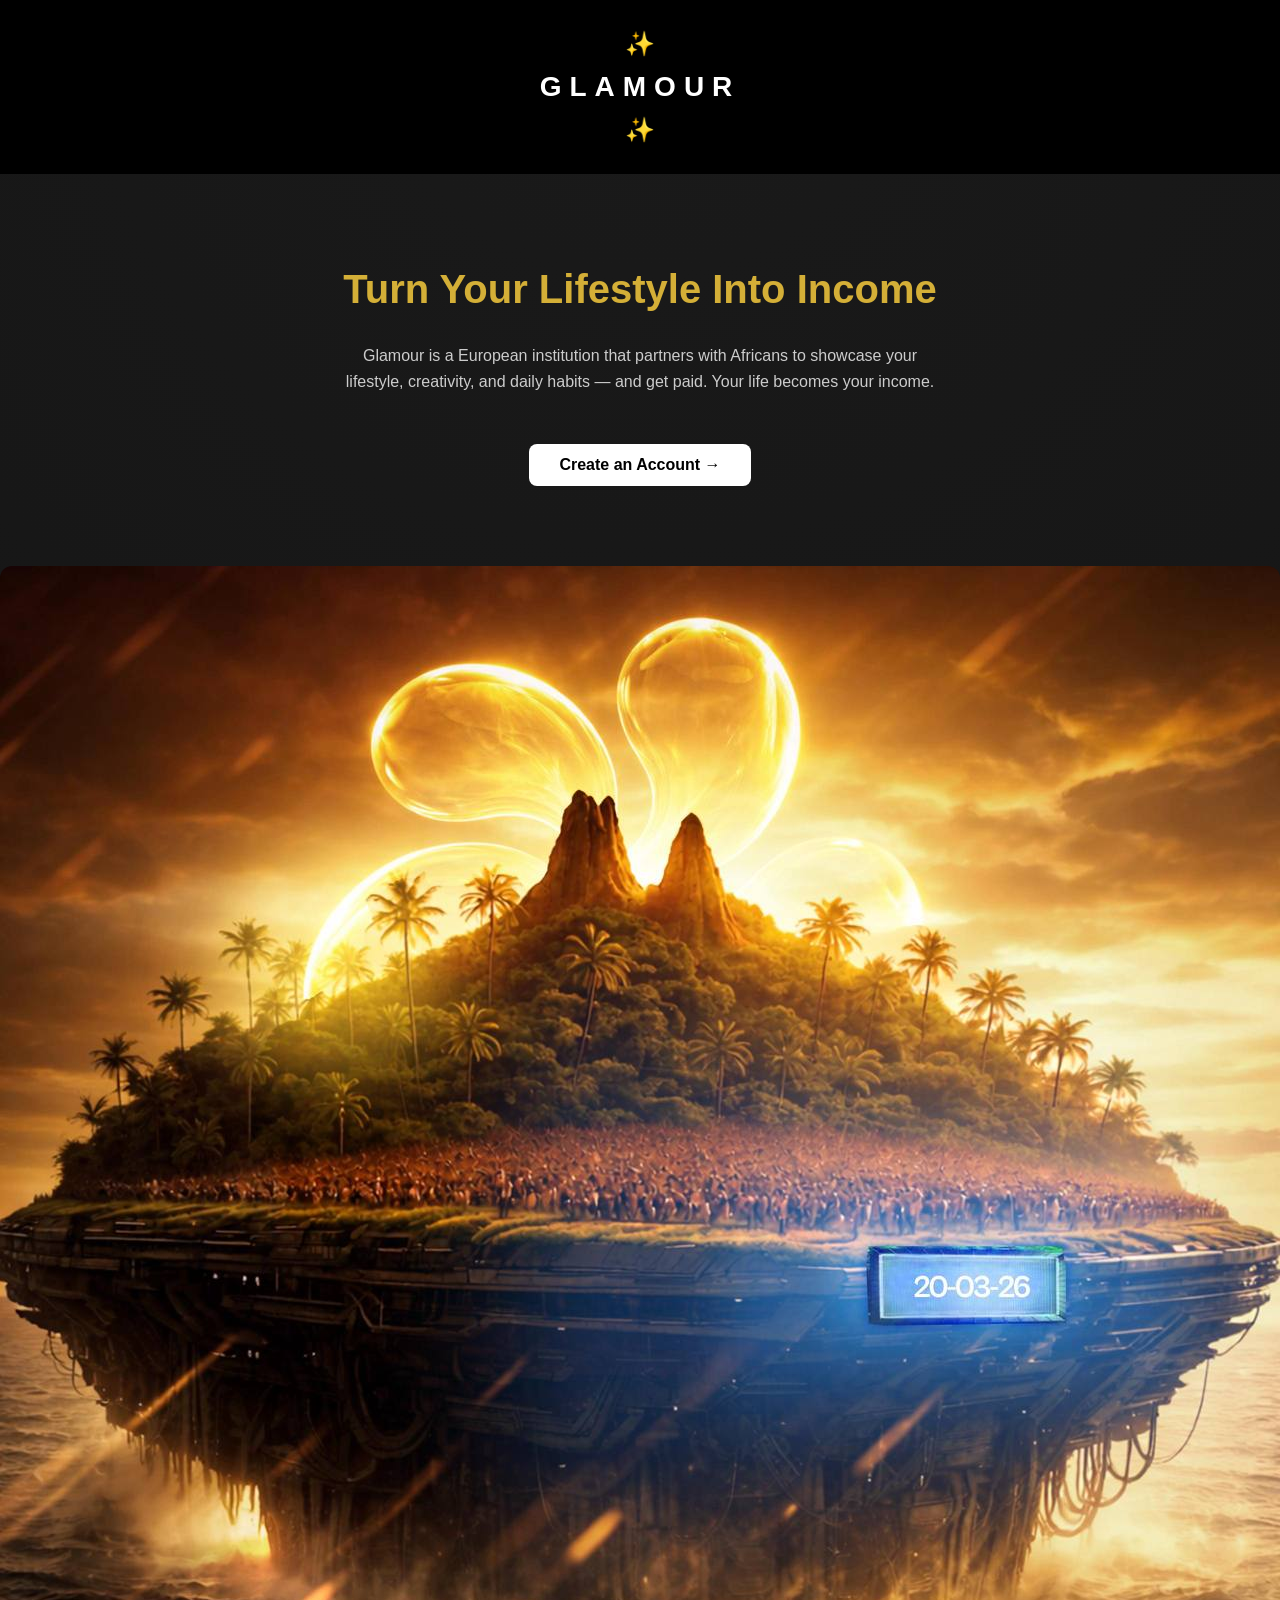
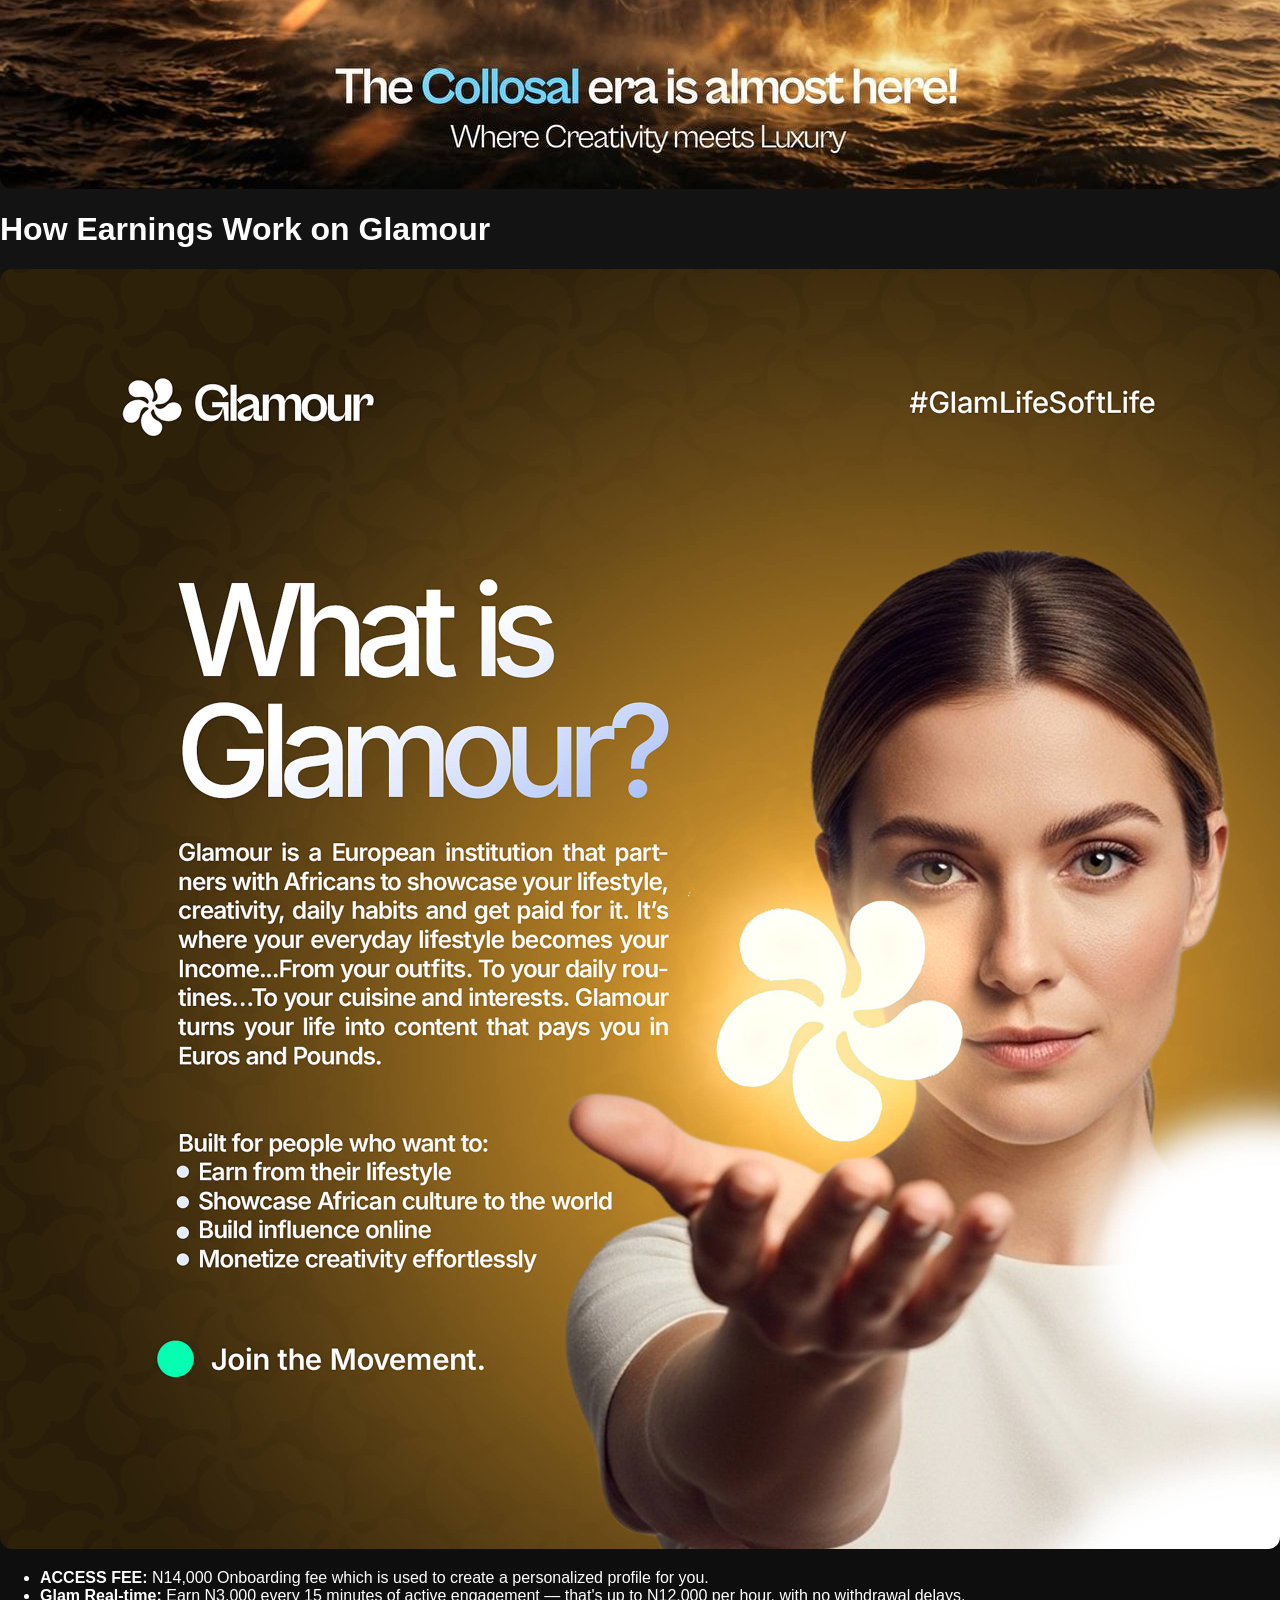
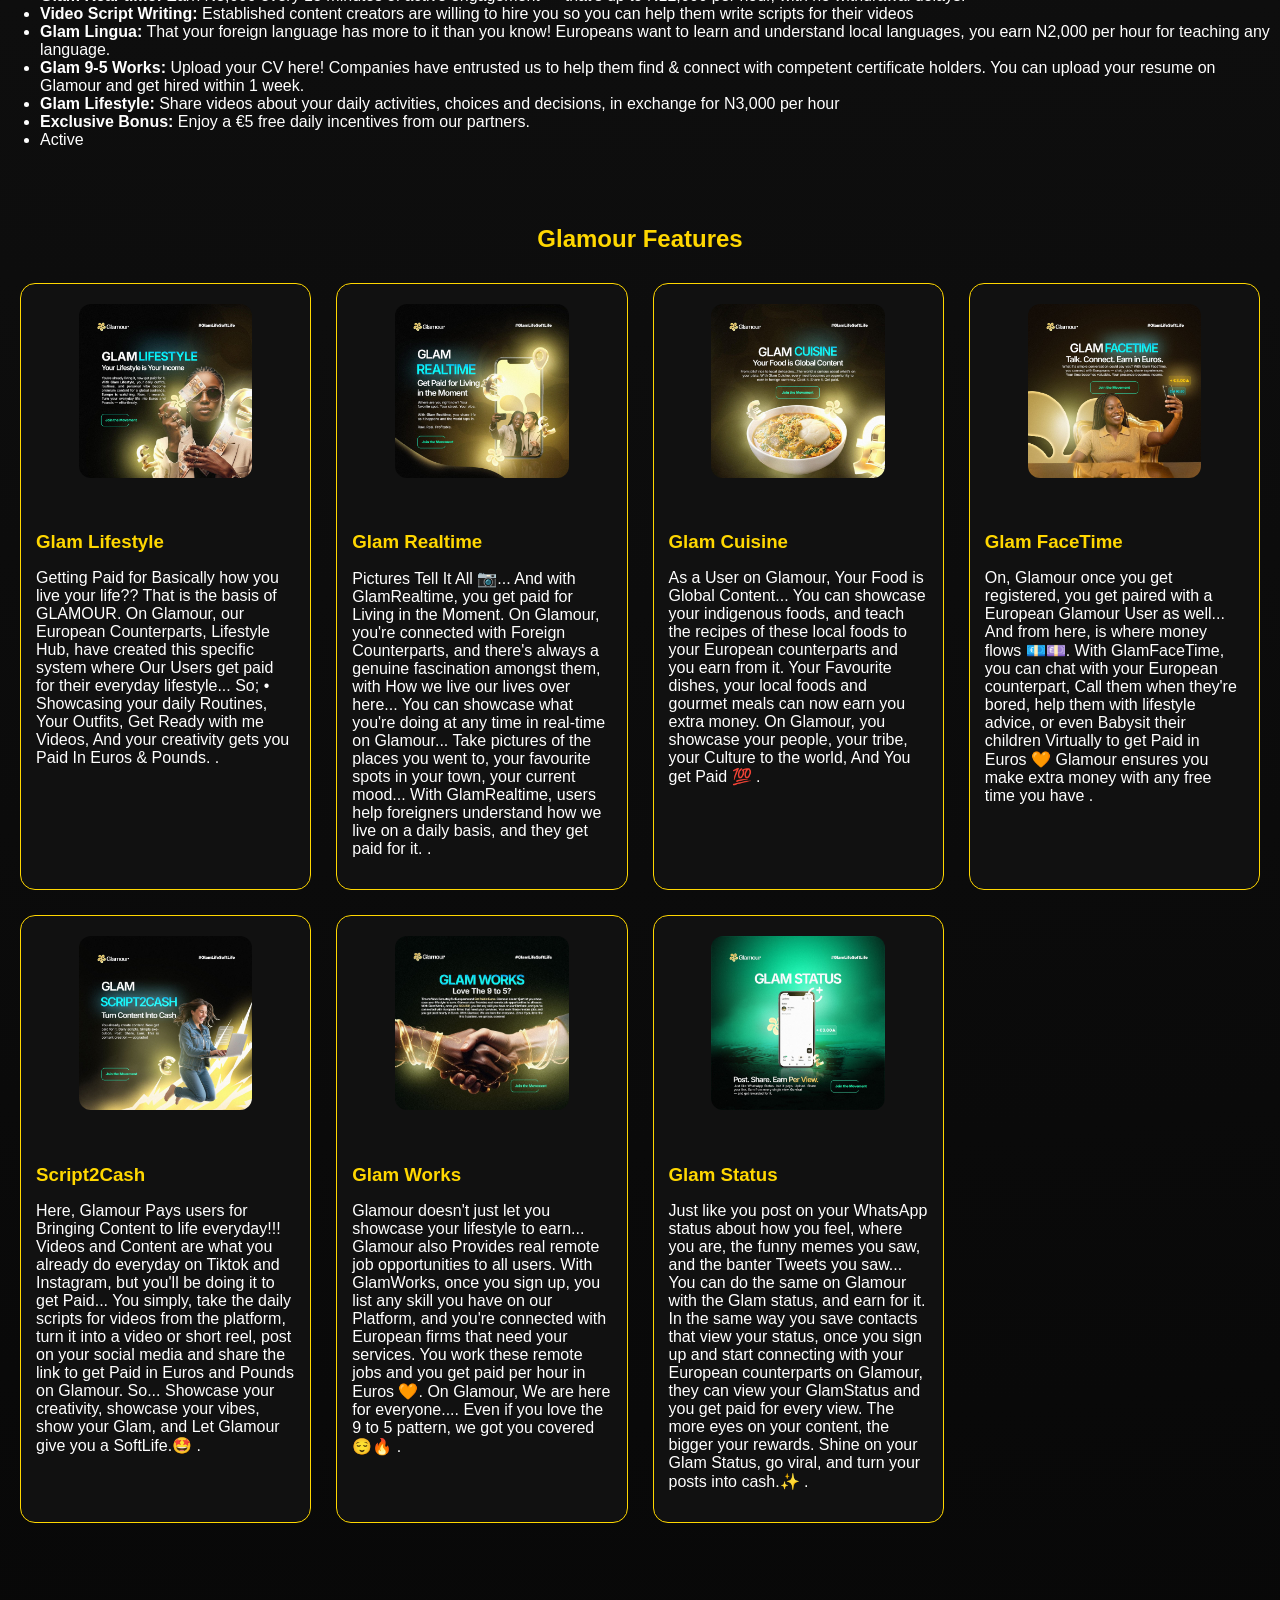
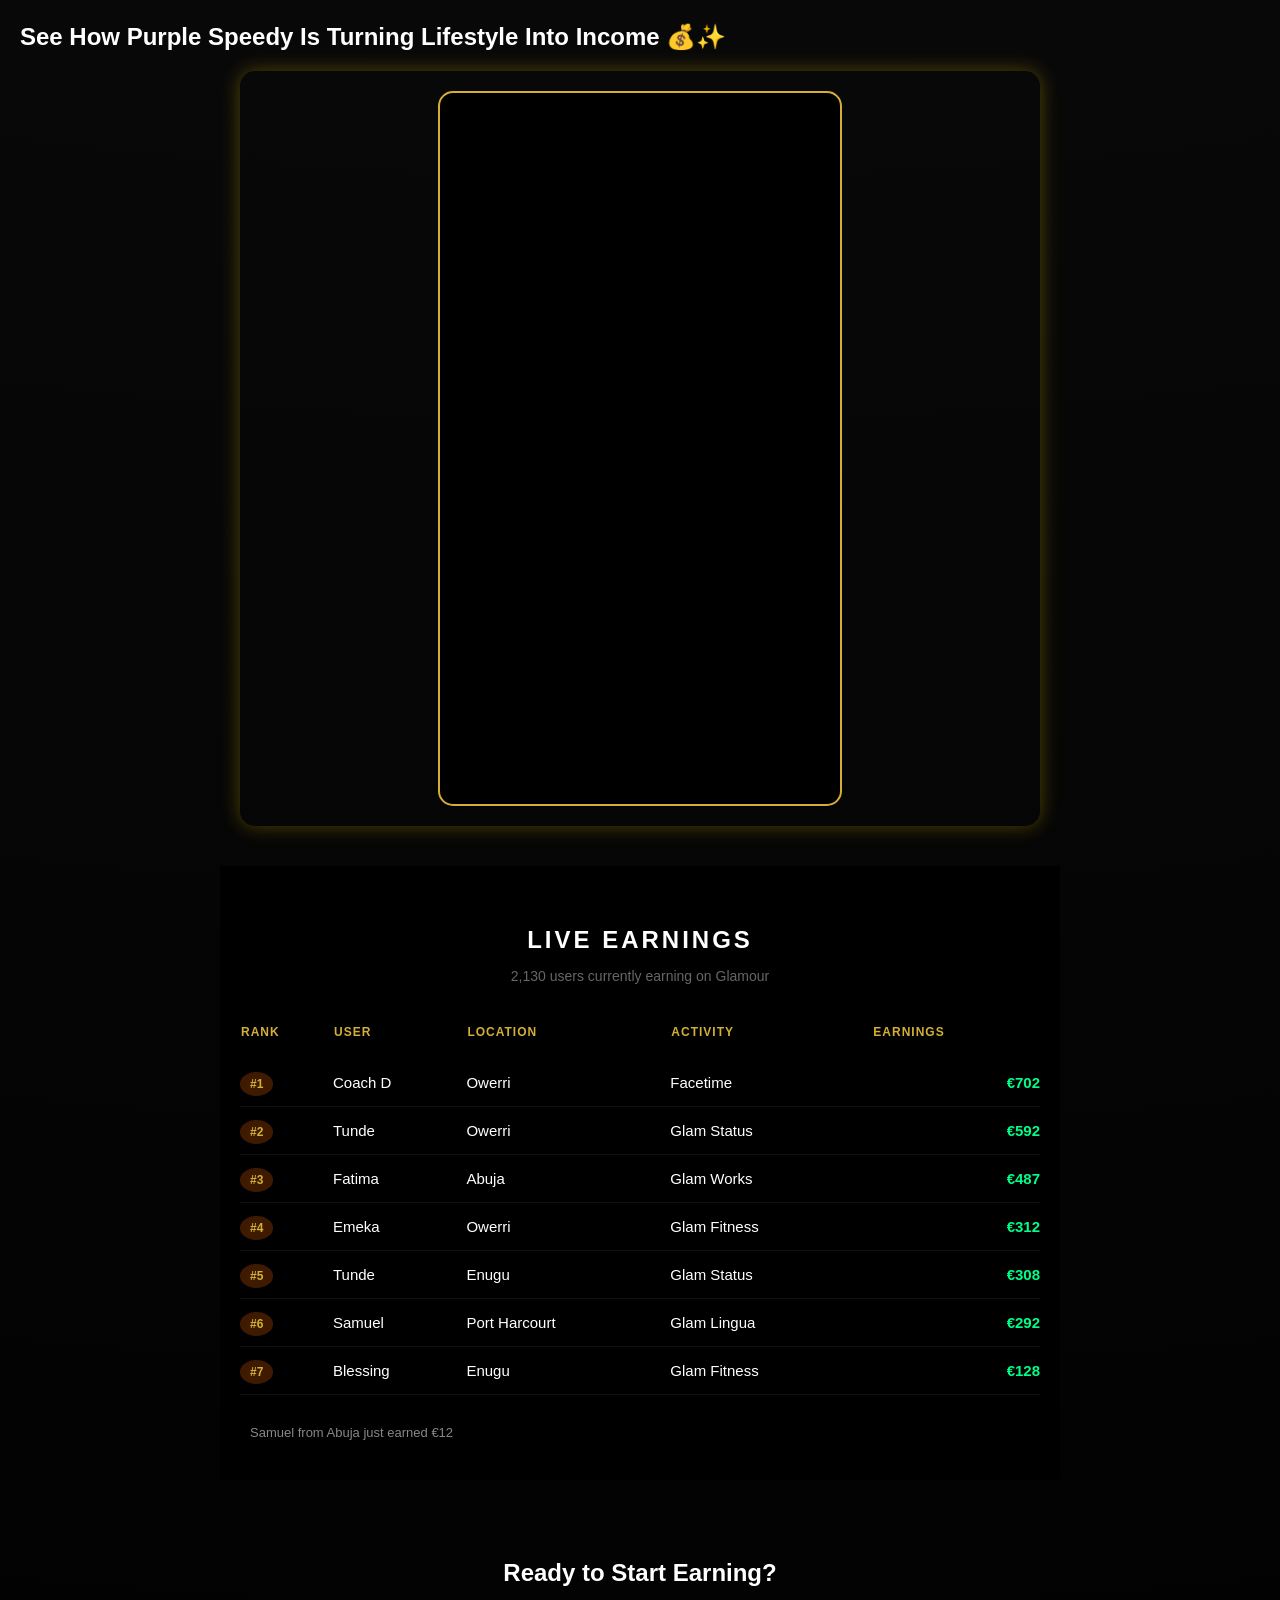
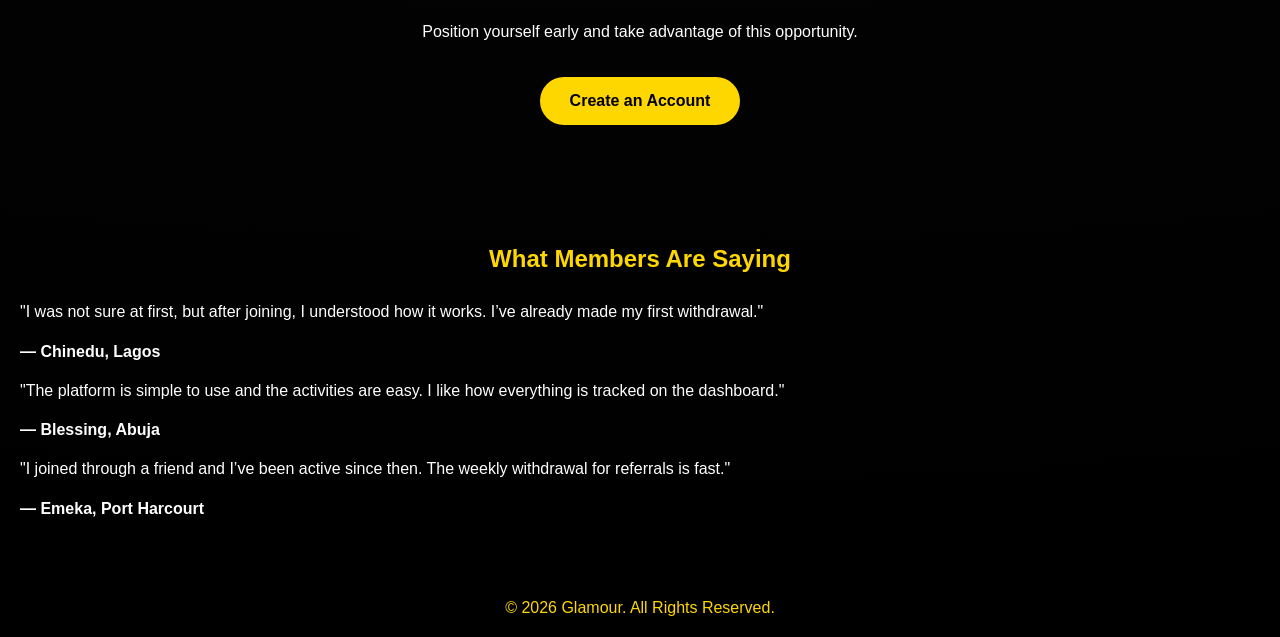
==== commit e715c6f8: "Update index.html" ====
--- a/index.html/index.html
+++ b/index.html/index.html
@@ -14,27 +14,40 @@
 }
 
 
-/* Top Navigation Bar */
+/* Fix for the Header/Logo */
 .header-top {
+    padding: 30px 0;
+    text-align: center;
+    background: #000;
+}
+
+.logo {
     display: flex;
-    justify-content: flex-start; /* Pushes content to the left */
-    padding: 20px 40%;
-    background-color: transparent; /* Removes the solid gold bar */
-    border-bottom: 1px solid rgba(212, 175, 55, 0.2); /* Subtle gold line instead */
-}
-
-.logo {
-    font-size: 22px;
-    font-weight: bold;
-    color: #ffffff;
-    text-transform: uppercase;
-    letter-spacing: 2px;
-}
-
-/* Sparkle/Emoji Style */
-.logo span {
-    color: #d4af37; /* Keeps the sparkles gold if you want */
-    margin-right: 10px;
+    flex-direction: column; /* Stacks sparkles and text */
+    align-items: center;
+    gap: 8px;
+}
+
+.brand-name {
+    font-size: 28px;
+    letter-spacing: 8px; /* Adds that luxury spacing */
+    color: #fff;
+    margin: 5px 0;
+    font-weight: 900;
+}
+
+.sparkle {
+    font-size: 24px;
+}
+
+/* Fix for the small images you mentioned */
+img {
+    width: 100%;
+    max-width: 100%;
+    height: auto;
+    display: block;
+    margin: 20px auto;
+    border-radius: 12px; /* Optional: adds a slight curve to the corners */
 }
 
 
@@ -230,7 +243,11 @@
 <body>
 
 <div class="header-top">
-    <div class="logo">✨ GLAMOUR ✨</div>
+    <div class="logo">
+        <span class="sparkle">✨</span>
+        <h1 class="brand-name">GLAMOUR</h1>
+        <span class="sparkle">✨</span>
+    </div>
 </div>
 
 <section class="hero">
@@ -243,11 +260,11 @@
     <a href="register.html" class="create-btn">Create an Account &rarr;</a>
 </section>
 
-<img src="images/glam-beginning.jpg" alt="Glamour" width="50%"" height="30%"/> 
+<img src="images/glam-beginning.jpg" alt="Glamour"/> 
 
 <h1>How Earnings Work on Glamour</h1>
 
-<img src="images/glam-whatisglamour.jpg" alt="what is glamour" width="50%" height="40%"/>
+<img src="images/glam-whatisglamour.jpg" alt="what is glamour"/>
 <ul>
   <li><strong>ACCESS FEE:</strong> N14,000 Onboarding fee which is used to create a personalized profile for you.</li>
   <li><strong>Glam Real-time:</strong> Earn N3,000 every 15 minutes of active engagement — that's up to N12,000 per hour, with no withdrawal delays.</li>
